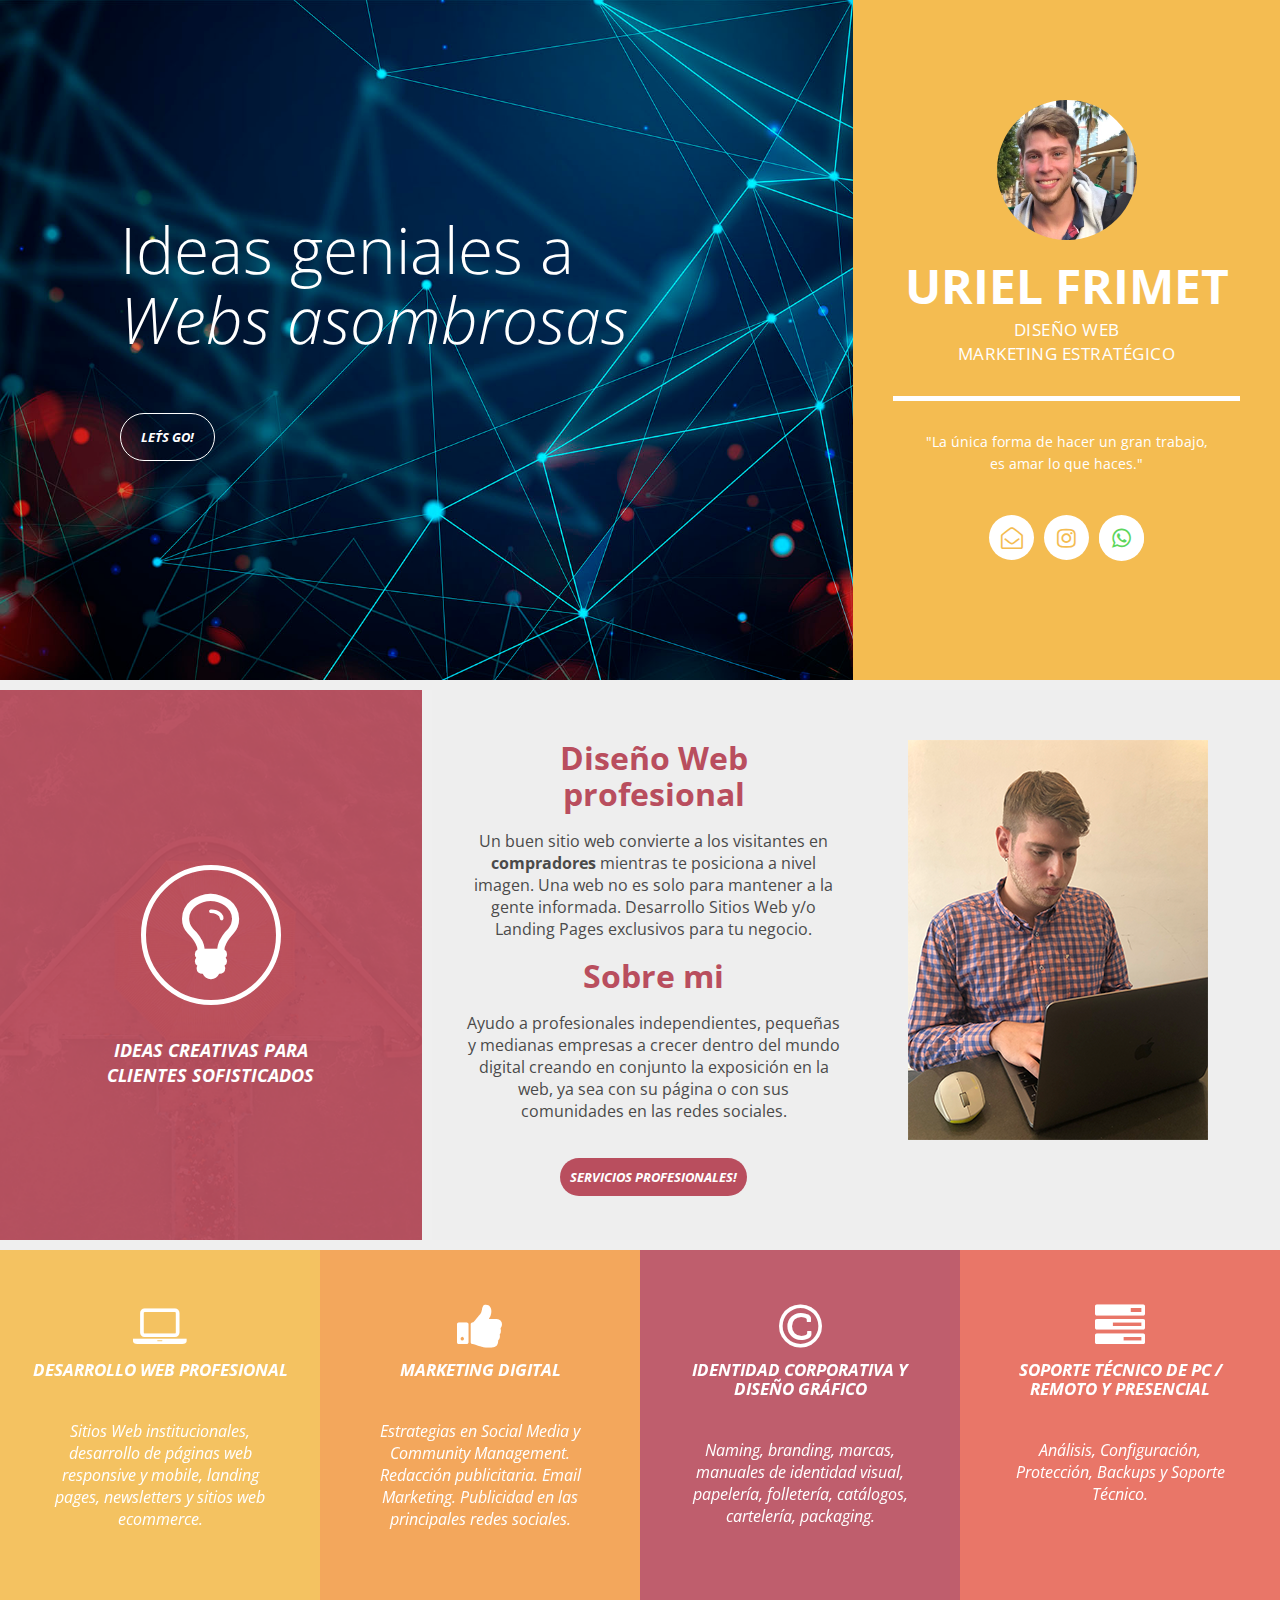
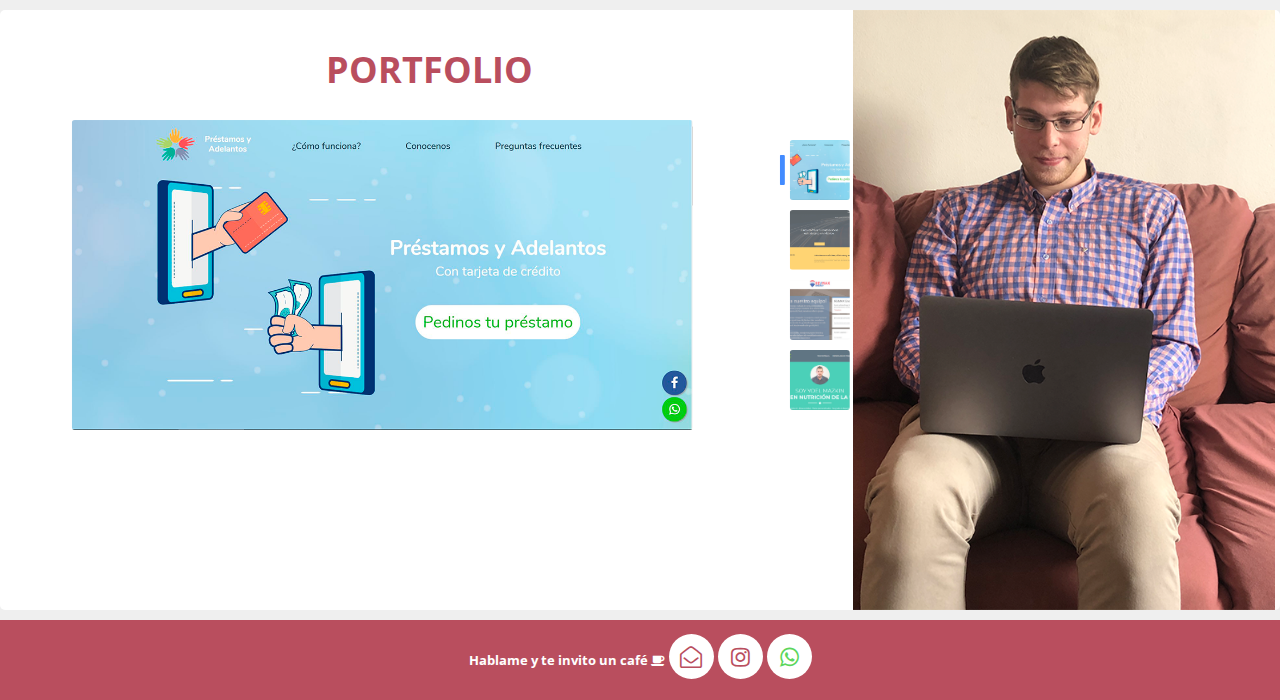
==== public/index.html @ 4bdc4445 "Updated things." ====
<!DOCTYPE html>
<html>
    <head>
        <meta charset="utf-8">
        <meta http-equiv="X-UA-Compatible" content="IE=edge,chrome=1">
        <title>Uriel Frimet</title>
<!-- 
Avalon Template 
https://templatemo.com/tm-513-avalon
-->
        <meta name="description" content="">
        <meta name="viewport" content="width=device-width, initial-scale=1">
        <link rel="apple-touch-icon" href="apple-touch-icon.png">

        <link rel="stylesheet" href="css/bootstrap.css">
        <!-- REVISAR EN CASO DE NECESIDAD <link rel="stylesheet" href="css/TemplateReflux.css"> -->
        <link rel="stylesheet" href="css/bootstrap-theme.min.css">
        <link rel="stylesheet" href="css/fontAwesome.css">
        <link rel="stylesheet" href="css/templatemo-style.css">
        <link rel="stylesheet" href="css/PersonalizadoUri.css">
        <link rel="stylesheet" href="css/Portafolio.css">



        <link href="https://fonts.googleapis.com/css?family=Open+Sans:300,400,600,700,800" rel="stylesheet">

        <script src="js/vendor/modernizr-2.8.3-respond-1.4.2.min.js"></script>
    </head>

<body>

    <section class="banner" id="top">
        <div class="container-fluid">
            <div class="row">
                <div class="col-sm-4 col-sm-push-8 MargenSeccion1">
                    <div class="right-banner-content">
                        <div class="image"><img src="img/FotoPerfil.jpg" alt=""></div>
                        <h2>Uriel Frimet</h2>
                        <span>Diseño Web <br/> Marketing estratégico</span>
                        <div class="line-dec"></div>
                        <p>"La única forma de hacer un gran trabajo, <br/> es amar lo que haces."</p>
                        <ul class="social-icons">
                            <li><a href="mailto:uri.frimet@gmail.com"><i class="fa fa-envelope-open-o"></i></a><span class="tooltiptextMail">uri.frimet@gmail.com</span></li>
                            <li><a><i class="fa fa-instagram"></i></a><span class="tooltiptextInstagram">PROXIMAMENTE</span></li>
                            <li><a href="https://api.whatsapp.com/send?phone=+541157257089" target="blank"><i class="wp fa fa-whatsapp"></i></a><span class="tooltiptextWp">+541157257089</span></li>
                        </ul>
                    </div>
                </div>
                <div class="col-sm-8 col-sm-pull-4 MargenSeccion1" >
                    <div class="left-banner-content">
                        <div>
                            <h1 class="">Ideas geniales a <br/> <em/> Webs asombrosas</h1>
                            <div class="white-border-button">
                                <a href="#" class="scroll-link" data-id="best-offer-section">Let´s Go!</a>
                            </div>
                        </div>
                    </div>
                </div>
            </div>
        </div>
    </section>

    <section class="best-offer" id=best-offer-section>
        <div class="container-fluid">
            <div class="row">
                <div class="col-md-4">
                    <div class="best-offer-left-content">
                        <div class="icon"><i class="fa fa-lightbulb-o"></i></div>
                        <h4>Ideas creativas para <br/> clientes sofisticados</h4>
                    </div>
                </div>
                <div class="col-md-8">
                    <div class="best-offer-right-content">
                        <div class="container-fluid">      
                            <div class="row">
                                <div class="col-md-6 col-sm-12" >
                                    <h2><em>Diseño Web profesional</em></h2>
                                    <p>Un buen sitio web convierte a los visitantes en <strong>compradores</strong> mientras te posiciona a nivel imagen. Una web no es solo para mantener a la gente informada. Desarrollo Sitios Web y/o Landing Pages exclusivos para tu negocio.</p>
                                    <h2><em>Sobre mi</em></h2>
                                    <p>Ayudo a profesionales independientes, pequeñas y medianas empresas a crecer dentro del mundo digital creando en conjunto la exposición en la web, ya sea con su página o con sus comunidades en las redes sociales.</p>
                                    <div class="pink-button">
                                        <a href="#" class="scroll-link" data-id="services-section">Servicios profesionales!</a>
                                    </div>
                                </div>
                                <div class="col-md-6 col-xs-12">
                                    <img class="RotacionImagen" src="img/Foto1.png" alt="">
                                </div>
                            </div>
                        </div>
                    </div>
                </div>
            </div>
        </div>
    </section>


    <section class="services" id="services-section">
        <div class="container-fluid">
            <div class="row">
                <div class="col-md-3">
                    <div class="flip-container" ontouchstart="this.classList.toggle('hover');">
                        <div class="CuadradoFlipper first-service">
                            <div class="front">
                                <i class="fa fa-laptop"></i>
                                <h4>Desarrollo web profesional</h4>
                                <p>Sitios Web institucionales, desarrollo de páginas web responsive y mobile, landing pages, newsletters y sitios web ecommerce.</p>
                            </div>
                        </div>
                    </div>
                </div>
                <div class="col-md-3">
                    <div class="flip-container" ontouchstart="this.classList.toggle('hover');">
                        <div class="CuadradoFlipper second-service">
                            <div class="front">
                            	<i class="fa fa-thumbs-up"></i>
                                <h4>Marketing digital</h4>
                                <p>Estrategias en Social Media y Community Management. Redacción publicitaria. Email Marketing. Publicidad en las principales redes sociales.</p>
                            </div>
                        </div>
                    </div>
                </div>
                <div class="col-md-3">
                    <div class="flip-container" ontouchstart="this.classList.toggle('hover');">
                        <div class="CuadradoFlipper third-service">
                            <div class="front">
                                <i class="fa fa-copyright"></i>
                                <h4>Identidad Corporativa y diseño gráfico</h4>
                                <p>Naming, branding, marcas, manuales de identidad visual, papelería, folletería, catálogos, cartelería, packaging.</p>
                            </div>
                        </div>
                    </div>
                </div>
                <div class="col-md-3">
                    <div class="flip-container" ontouchstart="this.classList.toggle('hover');">
                        <div class="CuadradoFlipper fourth-service">
                            <div class="front">
                                <i class="fa fa-tasks" aria-hidden="true"></i>
                                <h4>Soporte Técnico de PC / Remoto y presencial </h4>
                                <p>Análisis, Configuración, Protección, Backups y Soporte Técnico.</p>
                            </div>
                        </div>
                    </div>
                </div>
            </div>
        </div>
    </section>

    <section class="testimonial gallery" id="testimonial-section">
        <div class="container-fluid">
            <div class="row">
                <div class="col-md-8">
                	<h1 class="TituloPortafolio">PORTFOLIO</h1>
	            	<section class="gallery">
					 	<div class="carousel">
					    
						    <input type="radio" id="image1" name="gallery-control" checked>
						    <input type="radio" id="image2" name="gallery-control">
						    <input type="radio" id="image3" name="gallery-control">
						    <input type="radio" id="image4" name="gallery-control">
						    
						    
						    <input type="checkbox" id="fullscreen" name="gallery-fullscreen-control"/>
						    
						    <div class="wrap">
						      
						      <figure>
						        <label for="">
						          <a href="http://prestamosyadelantos.com.ar/" target="_blank"><img src="img/Pya.png" alt="image1"/></a>
						        </label>
						      </figure>
						      
						      <figure>
						        <label for="">
						          <a href="https://www.aduaeasy.com/" target="_blank"><img src="img/Aduaeasy.png" alt="image2"/></a>
						        </label>
						      </figure>

						      <figure>
						        <label for="">
                                <a href="https://remax-energy.com.ar/" target="_blank"><img src="img/RemaxEnergy.png" alt="image3" /></a>
						        </label>
						      </figure>

						      <figure>
						        <label for="">
						          <img src="img/Nutrialfa.png" alt="image4"/>
						        </label>
						      </figure>
						    </div>
						    
						    <div class="thumbnails">
						      
						      <div class="slider"><div class="indicator"></div></div>
						      
						      <label for="image1" class="thumb" style="background-image: url('img/Pya.png')"></label>
						      
						      <label for="image2" class="thumb" style="background-image: url('img/Aduaeasy.png')"></label>
						      
						      <label for="image3" class="thumb" style="background-image: url('img/RemaxEnergy.png')"></label>
						        
						      <label for="image4" class="thumb" style="background-image: url('img/Nutrialfa.png')"></label>
						    </div>
						</div>
					</section>
				</div>
                <div class="col-md-4">
                    <div class="container-fluid">
                        <div class="row">
                            <div class="RotacionImagen testimonial-image"> <!-- templatemo-style.css -->
                            </div>
                        </div>
                    </div>
                </div>
            </div>
        </div>
    </section>      
    

    <footer>
	    <div class="ClaseFooter">
	        <ul>
	    		<li><p>Hablame y te invito un café <i class="fa fa-coffee"></i></p></li>
	            <li><span class="Tooltip">URI.FRIMET@GMAIL.COM</span><a href="mailto:uri.frimet@gmail.com"><i class="fa fa-envelope-open-o"></i></a></li>
	            <li><span class="Tooltip">PROXIMAMENTE</span><a><i class="fa fa-instagram"></i></a></li>
	            <li><span class="Tooltip">+541157257089</span><a href="https://api.whatsapp.com/send?phone=+541157257089" target="blank"><i style="color: #5cd65c;" class="wp fa fa-whatsapp"></i></a></li>
	        </ul>
	    </div>
    </footer>

    <script src="https://ajax.googleapis.com/ajax/libs/jquery/1.11.2/jquery.min.js"></script>
    <script>window.jQuery || document.write('<script src="js/vendor/jquery-1.11.2.min.js"><\/script>')</script>

    <script src="js/vendor/bootstrap.min.js"></script>
    
    <script src="js/datepicker.js"></script>
    <script src="js/plugins.js"></script>
    <script src="js/main.js"></script>
    <script src="js/lightbox.js"></script>

    <script type="text/javascript">
    $(document).ready(function() 
	{
        // navigation click actions 
        $('.scroll-link').on('click', function(event){
            event.preventDefault();
            var sectionID = $(this).attr("data-id");
            scrollToID('#' + sectionID, 750);
        });
        // scroll to top action
        $('.scroll-top').on('click', function(event) {
            event.preventDefault();
            $('html, body').animate({scrollTop:0}, 'slow');         
        });
        // mobile nav toggle
        $('#nav-toggle').on('click', function (event) {
            event.preventDefault();
            $('#main-nav').toggleClass("open");
        });
    });
    // scroll function
    function scrollToID(id, speed){
        var offSet = 0;
        var targetOffset = $(id).offset().top - offSet;
        var mainNav = $('#main-nav');
        $('html,body').animate({scrollTop:targetOffset}, speed);
        if (mainNav.hasClass("open")) {
            mainNav.css("height", "1px").removeClass("in").addClass("collapse");
            mainNav.removeClass("open");
        }
    }
    if (typeof console === "undefined") {
        console = {
            log: function() { }
        };
    }
    </script>
</body>
</html>
---- public/css/TemplateReflux.css ----
/*

Reflux Template

https://templatemo.com/tm-531-reflux

*/

@import url(fontawesome.css);
@import url("https://fonts.googleapis.com/css?family=Lato:100,300,400,700,900");
body {
    font-family: 'Lato', sans-serif;
}

#page-wraper {
    background: url(../images/page-bg.jpg) no-repeat center center fixed;
    -webkit-background-size: cover;
    -moz-background-size: cover;
    -o-background-size: cover;
    background-size: cover;
    width: 100%;
}


/* Basic */

body {
    overflow-x: hidden;
}

input,
select,
textarea {
    outline: none;
}

a,
a:hover {
    text-decoration: none;
}

p {
    font-size: 16px;
    line-height: 24px;
    color: #fff;
}

h4 {
    font-size: 26px;
    font-weight: 700;
    color: #fff;
    letter-spacing: 0.25px;
}

img {
    width: 100%;
    overflow: hidden;
}

ul {
    padding: 0;
    margin: 0;
    list-style: none;
}

ul li {
    display: inline-block;
}

html {
    -webkit-box-sizing: border-box;
    -moz-box-sizing: border-box;
    box-sizing: border-box;
}

*,
*:before,
*:after {
    -webkit-box-sizing: inherit;
    -moz-box-sizing: inherit;
    box-sizing: inherit;
}

.clearfix {
    zoom: 1;
}

.clearfix:before,
.clearfix:after {
    content: "";
    display: table;
}

.clearfix:after {
    clear: both;
}

.container {
    margin: 0 auto;
}

.main-nav {
    text-align: center;
}

.main-nav li:last-child a {
    border-bottom: 2px solid #fff;
}

.main-nav li {
    display: block;
}

.main-nav li a {
    height: 70px;
    line-height: 70px;
    display: inline-block;
    font-size: 16px;
    font-weight: 700;
    color: #fff;
    width: 100%;
    transition: all 0.5s;
    border-top: 2px solid #fff;
}

.main-nav li:hover a,
.main-nav li.active a {
    background: #fff;
    color: #8c363e;
}

/* Sidebar Menu */

.menu .image {
    margin-top: 60px;
}

.menu .image img {
    width: 140px;
    height: 140px;
    border-radius: 50%;
    text-align: center;
}

.menu .author-content {
    margin: 40px 0px 60px 0px;
}

.menu .author-content h4 {
    margin-bottom: 0px;
}

.menu .author-content span {
    font-size: 13px;
    font-style: italic;
    color: #fff;
}

.menu .social-network {
    margin-top: 60px;
}

.menu .social-network ul li {
    margin: 0 3px;
}

.menu .social-network ul li a {
    width: 40px;
    height: 40px;
    display: inline-block;
    text-align: center;
    line-height: 40px;
    background-color: rgba(0, 0, 0, 0.2);
    color: #fff;
    font-size: 14px;
    transition: all 0.5s;
}

.menu .social-network ul li a:hover {
    background-color: #fff;
    color: #a43f49;
}

.menu .copyright-text {
    position: relative;
    margin-top: 60px;
}

.menu .copyright-text p {
    border-top: 1px solid rgba(250, 250, 250, 0.1);
    display: inline-block;
    width: 100%;
    padding-left: 30px;
    padding-right: 30px;
    padding-top: 30px;
    font-size: 13px;
}

.menu:before,
.menu:after {
    content: "";
    display: table;
}

.menu:after {
    clear: both;
}

.menu a {
    text-decoration: none;
    color: inherit;
}

.menu {
    text-align: center;
}

.menu::-webkit-scrollbar {
    display: none;
}

.menu {
    left: 10%;
  -webkit-transition: -webkit-transform 233ms cubic-bezier(0, 0, 0.21, 1);
  -webkit-overflow-scrolling: touch;
  background-color: #a43f49;
  box-sizing: border-box;
  height: 100vh;  
  max-height: 100vh !important;
  max-width: 80vw !important;
  min-width: 45px !important;
  outline: none;
  overflow-x: hidden !important;
  overflow-y: auto !important;
  padding: 0;
  position: fixed !important;
  top: calc(0px);  
  width: 20%;
  will-change: transform;
  z-index: 9999 !important;
}

.menu-toggle {
  color: #fff;
  cursor: pointer;
  font-size: 25px;
  position: fixed;
  right: 25px;
  top: 25px;
}

#menu-toggle {
    z-index: 999;
    cursor: pointer;
    position: fixed;
    top: 0;
    left: 0;
    color: #a43f49;
    background-color: #fff;
    width: 60px;
    height: 60px;
    text-align: center;
    display: inline-block;
    line-height: 60px;
}

.menu-close {
  cursor: pointer;
}

#menu-close {
    cursor: pointer;
    text-align: right;
    color: #a43f49;
    background-color: #fff;
    width: 100%;
    height: 60px;
    text-align: center;
    display: inline-block;
    line-height: 60px;
}


/* Section */

.section {
    color: #fff;
    width: 55%;
    right: 10%;
    left: 35%;
    position: relative;
    min-height: 100vh;
    padding-bottom: 80px;
    border-bottom: 3px solid rgba(250, 250, 250, 0.25);
}

.section-heading {
    text-align: center;
    padding: 80px 45px;
}

.section-heading h2 {
    font-size: 32px;
    font-weight: 700;
    color: #fff;
}

.section-heading .line-dec {
    width: 60px;
    height: 3px;
    background-color: #a43f49;
    margin: 10px auto;
}

.section-heading span {
    margin-top: 5px;
    font-size: 16px;
    color: #fff;
    letter-spacing: 0.5px;
}


/* Buttons */

.white-button a {
    display: inline-block;
    padding: 12px 20px;
    background-color: #fff;
    color: #a43f49;
    font-size: 13px;
    font-weight: 800;
    letter-spacing: 0.5px;
    text-transform: uppercase;
    transition: all 0.5s;
}

.white-button a:hover {
    background-color: #a43f49;
    color: #fff;
}

button {
    display: inline-block;
    padding: 10px 20px;
    background-color: #fff;
    color: #a43f49;
    font-size: 12px;
    font-weight: 800;
    letter-spacing: 0.5px;
    text-transform: uppercase;
    transition: all 0.5s;
    border: none;
    outline: none;
    cursor: pointer;
}

button:hover {
    outline: none;
    background-color: #a43f49;
    color: #fff;
}


/* Left & Right Post */

.right-image-post {
    margin-top: 60px;
    padding-top: 60px;
    border-top: 2px solid rgba(250, 250, 250, 0.1);
}

.left-image img,
.right-image img {
    border-radius: 5px;
}

.right-image-post h4,
.left-image-post h4 {
    margin-top: 30px;
}

.right-image-post p,
.left-image-post p {
    margin-top: 20px;
}

.right-image-post .white-button,
.left-image-post .white-button {
    margin-top: 30px;
}


/* Services */

.my-services .col-md-6 {
    padding-left: 5px;
    padding-right: 5px;
}

.service-item {
    margin-bottom: 10px;
    padding: 50px;
    background-color: rgba(250, 250, 250, 0.1);
    transition: all 0.5s;
}

.service-item h4 {
    transition: all 0.5s;
}

.service-item p {
    transition: all 0.5s;
}

.service-item:hover {
    background-color: rgba(250, 250, 250, 1);
}

.service-item:hover h4 {
    color: #1e1e1e;
}

.service-item:hover p {
    color: #4a4a4a;
}

.service-item .service-icon {
    width: 70px;
    height: 70px;
    display: inline-block;
    margin-bottom: 30px;
    background-size: cover;
    background-repeat: no-repeat;
    transition: all 0.5s;
}

.service-item .first-service-icon {
    background-image: url(../images/first-white-icon.png);
}

.service-item:hover .first-service-icon {
    background-image: url(../images/first-main-icon.png);
}

.service-item .second-service-icon {
    background-image: url(../images/second-white-icon.png);
}

.service-item:hover .second-service-icon {
    background-image: url(../images/second-main-icon.png);
}

.service-item .third-service-icon {
    background-image: url(../images/third-white-icon.png);
}

.service-item:hover .third-service-icon {
    background-image: url(../images/third-main-icon.png);
}

.service-item .fourth-service-icon {
    background-image: url(../images/fourth-white-icon.png);
}

.service-item:hover .fourth-service-icon {
    background-image: url(../images/fourth-main-icon.png);
}


/* My Work */

section.my-work .section-heading {
    text-align: center;
    padding: 80px 45px 50px 45px;
}

.isotope-wrapper {
    position: relative;
    width: 100%;
    margin: auto;
}

.isotope-toolbar input[type="radio"] {
    display: none;
}

.isotope-toolbar span {
    text-transform: capitalize;
    display: inline-block;
    margin-right: 15px;
    padding-bottom: 3px;
    font-size: 15px;
    font-weight: 700;
    border-bottom: 2px solid transparent;
    transform: ease-in-out 0.5s;
    cursor: pointer;
}

.isotope-toolbar input[type="radio"]:checked + span {
    color: #a43f49;
    border-bottom: 2px solid #a43f49;
}

.isotope-box {
    position: relative;
    width: 100%;
}

.isotope-toolbar {
    text-align: center;
    margin: 10px;
}

.isotope-toolbar p {
    border-top: 1px solid #fff;
    padding-top: 15px;
}

.isotope-toolbar a {
    color: #fff;
}

.isotope-item {
    position: relative;
    width: 48%;
    margin: 1%;
    border-bottom: 2px solid rgba(250,250,250,0.1);
    padding-bottom: 30px;
    margin-bottom: 30px;
}

.isotope-item img {
    top: 0;
    left: 0;
    width: 100%;
    height: 100%;
    border-radius: 5px;
}

.lazyload {
    background: #f7f7f7;
}

.lazyloading {
    min-height: 60px;
}

figure.snip1321 {
  overflow: hidden;
  text-align: center;
  -webkit-perspective: 50em;
  perspective: 50em;
}
figure.snip1321 * {
  -webkit-box-sizing: padding-box;
  box-sizing: padding-box;
  -webkit-transition: all 0.2s ease-out;
  transition: all 0.2s ease-out;
}
figure.snip1321 figcaption {
  top: 50%;
  left: 20px;
  right: 20px;
  position: absolute;
  opacity: 0;
  z-index: 1;
}
figure.snip1321 h4 {
    margin-top: 15px;
  margin-bottom: 5px;
  color: #232323;
}
figure.snip1321 span {
    font-size: 14px;
    font-style: italic;
    display: block;
    color: #7a7a7a;
}
figure.snip1321 i {
  position: relative!important;
  font-size: 18px;
  background-color: #a43f49;
  width: 40px;
  height: 40px;
  display: inline-block;
  text-align: center;
  line-height: 40px;
  border-radius: 5px;
  color: #fff;
}
figure.snip1321:after {
  background-color: #ffffff;
  position: absolute;
  content: "";
  display: block;
  top: 20px;
  left: 20px;
  right: 20px;
  bottom: 20px;
  -webkit-transition: all 0.4s ease-in-out;
  transition: all 0.4s ease-in-out;
  -webkit-transform: rotateX(-90deg);
  transform: rotateX(-90deg);
  -webkit-transform-origin: 50% 50%;
  -ms-transform-origin: 50% 50%;
  transform-origin: 50% 50%;
  opacity: 0;
}
figure.snip1321 a {
  left: 0;
  right: 0;
  top: 0;
  bottom: 0;
  z-index: 1;
}
figure.snip1321:hover figcaption,
figure.snip1321.hover figcaption {
  -webkit-transform: translateY(-50%);
  transform: translateY(-50%);
  opacity: 1;
  -webkit-transition-delay: 0.2s;
  transition-delay: 0.2s;
}
figure.snip1321:hover:after,
figure.snip1321.hover:after {
  -webkit-transform: rotateX(0);
  transform: rotateX(0);
  opacity: 0.9;
}


/* Contact Me */

section.contact-me {
    border-bottom: none;
}

#contact input {
    background-color: rgba(250,250,250,0.1);
    border: 1px solid rgba(250,250,250,1);
    border-radius: 0px;
    margin-bottom: 30px;
    color: #fff;
    font-size: 14px;
    height: 40px;
    line-height: 40px;
    width: 100%;
    padding-left: 15px;
}

#contact input:focus {
    outline: none;
    box-shadow: none;
}

#contact textarea {
    background-color: rgba(250,250,250,0.1);
    border: 1px solid rgba(250,250,250,1);
    border-radius: 0px;
    margin-bottom: 30px;
    color: #fff;
    font-size: 14px;
    height: 180px;
    max-height: 220px;
    line-height: 40px;
    width: 100%;
    padding-left: 15px;
}

#contact textarea:focus {
    outline: none;
    box-shadow: none;
}

#contact {
    text-align: center;
}

@media screen and (max-width: 1680px) {
    .menu {
        left: 5%;
    }

    .section {
        color: #fff;
        width: 65%;
        right: 5%;
        left: 30%;
    }
}

@media screen and (max-width: 1680px) and (min-width: 846px) { 
    .menu .social-network ul li a {
        width: 36px;
        height: 36px;
        line-height: 36px;
    }

    .menu .social-network ul li {
        margin: 0;
    }

    .menu .image {
        margin-top: 60px;
    }
}

@media screen and (max-width: 1280px) {
    .menu {
        left: 0%;
    }

    .right-image-post h4,
    .left-image-post h4 {
        margin-top: 0px;
    }

    .right-image-post p,
    .left-image-post p {
        margin-top: 15px;
    }

    .right-image-post .white-button,
    .left-image-post .white-button {
        margin-top: 25px;
    }

}

.menu .container {
    padding-left: 0;
    padding-right: 0;
}

@media screen and (max-width: 1280px) and (min-width: 846px) {
    .menu {
        width: 25%;
    }
}

#menu-toggle,
#menu-close {
    display: none;
}  

@media screen and (max-width: 845px) {        
    #menu-toggle,
    #menu-close {
        display: inline-block;
    }    

    .menu {        
        width: 320px;
        -webkit-transform: translateX(-100%) !important;
        transform: translateX(-100%) !important;
        transition: -webkit-transform 233ms cubic-bezier(0, 0, 0.21, 1);
        transition: transform 233ms cubic-bezier(0, 0, 0.21, 1);
        transition: transform 233ms cubic-bezier(0, 0, 0.21, 1), -webkit-transform 233ms cubic-bezier(0, 0, 0.21, 1);
    }

    .menu .image {
        margin-top: 40px;        
    }

    .menu .image img {
        width: 120px;
        height: 120px;
    }

    .menu .author-content {
        margin: 20px 0px 40px 0px;
    }

    .menu .container {
        padding-left: 15px;
        padding-right: 15px;
    }

    .menu.open {
        display: inline-block;
        -webkit-transform: translateX(0) !important;
                transform: translateX(0) !important;
    }

    .responsive-nav {
        display: inline-block;
    }
    .section {
        width: 94%;
        right: 3%;
        left: 3%;
    }
    .isotope-item {
        width: 94%;
        margin: 3%;
    }
    .left-image-post img {
        margin-bottom: 30px;
    }
    .right-image-post img {
        margin-top: 30px;
    }
    .isotope-item {
        border-bottom: none;
        text-align: center;
    }
    .isotope-toolbar {
        margin-bottom: 20px;
    }
}
---- public/css/templatemo-style.css ----
/* 

Avalon Template 

https://templatemo.com/tm-513-avalon

*/

* {
    margin: 0;
    padding: 0;
    font-family: 'Open Sans', arial, sans-serif;
}

body {
	overflow-x: hidden;
	background-color: #fff;
}

ul {
	list-style: none;
	margin: 0px;
}

p {
	font-size: 13px;
	line-height: 22px;
	color: #4a4a4a;
}

.white-border-button a {
	padding: 14px 20px;
	background-color: transparent;
	border: 1px solid #fff;
	border-radius: 30px;
	color: #fff;
	font-size: 13px;
	text-transform: uppercase;
	font-weight: 700;
	text-decoration: none;
	transition: all 0.5s;
}

.white-border-button a:hover {
	background-color: #d59b2b;
}

.pink-button a {
	padding: 10px 10px 10px 10px;
	background-color: #b94e5e;
	border-radius: 30px;
	color: #fff;
	font-size: 13px;
	text-transform: uppercase;
	font-weight: 700;
	text-decoration: none;
	transition: all 0.5s;
}

.pink-button a:hover {
	background-color: #cc7f8c;
}

.white-button a {
	padding: 14px 20px;
	background-color: #fff;
	border-radius: 30px;
	color: #121212;
	font-size: 13px;
	text-transform: uppercase;
	font-weight: 700;
	text-decoration: none;
	transition: all 0.5s;
}


.banner .col-md-8 {
	padding-left: 0px;
	padding-right: 5px;
}

.banner .col-md-4 {
	padding-right: 0px;
	padding-left: 5px;
}


.banner .left-banner-content {
	padding-top: 175px;
	padding-bottom: 175px;
	padding-left: 120px;
	text-align: left;
	background-image: url(../img/Fondo1.jpg);
	background-repeat: no-repeat;
	background-size: cover;
	background-position: center center;
	min-height: 680px;
	height: 680px;
}

.left-banner-content h6 {
	font-size: 14px;
	font-weight: 700;
	color: #fff;
}

.left-banner-content h1 {
	font-size: 64px;
	font-weight: 300;
	color: #fff;
	line-height: 70px;
}

.left-banner-content .line-dec {
	width: 60px;
	height: 3px;
	margin-top: 20px;
	margin-bottom: 30px;
	background-color: #f4bc51;
}

.left-banner-content .white-border-button {
	margin-top: 52px;
}

.right-banner-content {
	padding: 100px 40px;
	background-color: #f4bc51;
	text-align: center;		
	min-height: 680px;
	height: 680px;
}

.right-banner-content h2 {
	font-size: 48px;
	text-transform: uppercase;
	font-weight: 700;
	color: #fff;
	margin-bottom: 5px;
	font-style: normal;
}

.right-banner-content .line-dec {
	width: 100%;
	height: 5px;
	background-color: #fff;
	margin: 30px auto;
}

.right-banner-content span {
	font-size: 17px;
	text-transform: uppercase;
	color: #fff;
	letter-spacing: 0.5px;
	font-style: normal;
}

.right-banner-content em {
	font-style: normal;
	font-weight: 700;
}

.right-banner-content p {
	/* font-style: italic; */
	font-size: 14px;
	color: #fff;
}

.right-banner-content .social-icons {
	margin-top: 40px;
	padding: 0;
	list-style: none;
}

.right-banner-content .social-icons li {
	display: inline-block;
	margin: 0px 3px;
	/* Estas linea sirve para el tooltip */
	position: relative;
}

.right-banner-content .social-icons li a {
	width: 45px;
	height: 45px;
	text-align: center;
	display: inline-block;
	line-height: 45px;
	background-color: #fff;
	border-radius: 50%;
	transition: all 0.5s;
	color: #f4bc51;
	font-size: 22px;
}

.right-banner-content .social-icons li a:hover {
	background-color: #d59b2b;
}

.right-banner-content .social-icons li a .wp{
	width: 45px;
	height: 45px;
	text-align: center;
	display: inline-block;
	line-height: 45px;
	background-color: #fff;
	border-radius: 50%;
	transition: all 0.5s;
	color: #5cd65c;
	font-size: 22px;
}

.right-banner-content .social-icons li a .wp:hover {
	background-color: #d59b2b;
}

.right-banner-content .social-icons li .tooltiptextMail {
  visibility: hidden;
  width: 240px;
  background-color: gray;
  color: #fff;
  text-align: center;
  border-radius: 6px;
  padding: 5px 0;
  
  /* Position the tooltip */
  position: absolute;
  z-index: 1;
  top: 100%;
  left: 50%;
  margin-left: -60px;
}

.right-banner-content .social-icons li:hover .tooltiptextMail {
  visibility: visible;
}

.right-banner-content .social-icons li .tooltiptextWp {
  visibility: hidden;
  width: 150px;
  background-color: gray;
  color: #fff;
  text-align: center;
  border-radius: 6px;
  padding: 5px 0;
  
  /* Position the tooltip */
  position: absolute;
  z-index: 1;
  top: 100%;
  left: 50%;
  margin-left: -60px;
}

.right-banner-content .social-icons li:hover .tooltiptextWp {
  visibility: visible;
}

.right-banner-content .social-icons li .tooltiptextInstagram {
  visibility: hidden;
  width: 145px;
  background-color: gray;
  color: #fff;
  text-align: center;
  border-radius: 6px;
  padding: 5px 0;
  
  /* Position the tooltip */
  position: absolute;
  z-index: 1;
  top: 100%;
  left: 50%;
  margin-left: -35px;
}

.right-banner-content .social-icons li:hover .tooltiptextInstagram {
  visibility: visible;
}


.best-offer {
	margin-top: 10px;
}

.best-offer .col-md-4 {
	padding-left: 0px;
	padding-right: 5px;
}

.best-offer .col-md-8 {
	padding-right: 0px;
	padding-left: 5px;
}

.best-offer .col-md-6 {
	text-align: center;

}

.best-offer-left-content {
	min-height: 550px;
	height: 550px;
	padding-top: 175px;
	padding-bottom: 175px;
	text-align: center;
	background-image: url(../img/best-offer-bg.png);
	background-repeat: no-repeat;
	background-size: cover;
	background-position: center center;
}

.best-offer-left-content .icon {
	text-align: center;
	margin: 0 auto;
	width: 140px;
	height: 140px;
	line-height: 140px;
	background-color: transparent;
	border: 5px solid #fff;
	border-radius: 50%;
}

.best-offer-left-content i {
	margin-top: 12%;
}

.best-offer-left-content h4 {
	margin-top: 33px;
	font-size: 18px;
	text-transform: uppercase;
	color: #fff;
	font-weight: 700;
	line-height: 25px;
}

.best-offer-right-content {
	background-color: #eee;
	padding: 50px 20px;
	min-height: 550px;
	height: 550px;
}

.best-offer-right-content h2 {
	margin-top: 0px;
	font-size: 32px;
	font-weight: 300;
	color: #121212;
	line-height: 36px;
}

.best-offer-right-content em {
	font-style: normal;
	color: #b94e5e;
	font-weight: 700;
}

.best-offer-right-content p {
	margin: 18px 0px;
	font-style: normal;
	font-size: 16px;
}

.best-offer-right-content ul {
	padding: 0;
	margin: 0;
	list-style: none;
}

.best-offer-right-content ul li {
	display: block;
	font-size: 13px;
	/*font-style: italic;*/
	color: #7a7a7a;
	font-weight: 300;
	margin-bottom: 10px;
}

.best-offer-right-content .pink-button {
	margin-top: 45px;
}


.projects-holder .mix {
  display: none;
}

.events {
	margin-top: 10px;
	padding-top: 100px;
	padding-bottom: 100px;
	text-align: center;
	background-image: url(../img/events-bg.png);
	background-repeat: no-repeat;
	background-size: cover;
	background-position: center center;
}

.events .filter-categories {
  list-style: none;
  margin-top: 0px;
  padding-right: 0px;
  text-align: center;
  margin-bottom: 60px;
}

.events .filter-categories li {
  display: inline;
  text-align: center;
  margin: 8px 0px;
}

.events .filter-categories li {
  display:block;
  transition: all 0.5s;
  text-align: center;
  text-decoration:none;
  text-transform:uppercase;
  letter-spacing: 0.5px;
  color:#121212;
  font-size: 17px!important;
  font-weight: 600;
  display: inline-block;
  max-width: 200px;
  width: 200px;
  height: 70px;
  line-height: 70px;
  background-color: #fff;
  cursor: pointer;
}

.filter-categories ul li.active span {
  color: #f4bc51;
}

.project-item {
	width: 100%;
}

.event-list {
	background-color: #fff;
}

.event-list ul {
	padding: 0;
	margin: 0;
	list-style: none;
}

.event-list ul li {
	display: block;
	text-align: left;
	margin-bottom: 5px;
}

.event-list ul li:last-child {
	margin-bottom: 0px;
}

.event-list ul .first-child{
	background-color: #eee;
}

.event-list ul .second-child{
	background-color: #ddd;
}

.event-list ul .third-child{
	background-color: #eee;
}

.event-list ul .fourth-child{
	background-color: #ddd;
}

.event-list ul .fivth-child{
	background-color: #eee;
}

.event-list ul li .date span {
	background-color: #f4bc51;
	width: 80px;
	height: 80px;
	text-align: center;
	line-height: 25px;
	margin-right: 0px;
}

.event-list .event-item {
	margin: 0;
	padding: 0;
	list-style: none;
}

.event-list .event-item li {
	display: inline-block;
	padding: 10px;
}

.event-list .event-item li:last-child {
	float: right;
	margin-top: 30px;
	margin-right: 20px;
}

.event-list .event-item .time span{
	text-align: center;
	margin-left: 50px;
	color: #4a4a4a;
	font-weight: 300;
	font-size: 15px;
	display: inline-block;
}

.event-list ul li .date span {
	padding-top: 15px;
	margin-top: 0px;
	font-size: 18px;
	display: block;
	font-weight: 700;
	color: #fff;
	text-transform: uppercase;
}

.event-list h4 {
	width: 300px;
	margin-top: 0px;
	font-size: 18px;
	text-transform: uppercase;
	color: #121212;
	font-weight: 700;
	margin-bottom: 5px;
	display: inline-block;
}

.event-list .web span {
	font-size: 13px;
	font-weight: 600;
	color: #b94e5e;
	display: inline-block;
}

.event-list .design span {
	font-size: 13px;
	font-weight: 600;
	color: #e86859;
	display: inline-block;
}

.event-list .app span {
	font-size: 13px;
	font-weight: 600;
	color: #f4bc51;
	display: inline-block;
}


.event-list .white-button a:hover {
	background-color: #f4bc51;
	color: #fff;
}

.event-list {
	transition: all 0.5s;
	height: 545px;
}





.testimonial {
	margin-top: 10px;	
}

.testimonial .col-md-8 {
	padding-left: 5px;
	padding-right: 0px;
}

.testimonial .col-md-4 {
	padding-right: 5px;
	padding-left: 0px;
}

.testimonial-image {
	text-align: center;
	background-image: url(../img/Foto2.png);
	background-repeat: no-repeat;
	background-size: cover;
	background-position: center center;
	min-height: 600px;
	height: 600px;

}

#owl-testimonial {
	padding-top: 100px;
	padding-bottom: 100px;
	text-align: center;
	background-repeat: no-repeat;
	background-size: cover;
	background-position: center center;
	min-height: 600px;
	height: 600px;
}

#owl-testimonial .item {
	text-align: center;
}

#owl-testimonial .item img {
	width: 130px;
}

#owl-testimonial .item span {
	margin-top: 28px;
	display: block;
	color: #e86859;
	font-size: 13px;
	/* font-style: italic; */
	font-weight: 300;
}

#owl-testimonial .item h4 {
	font-size: 17px;
	text-transform: uppercase;
	font-weight: 700;
	color: #121212;
}

#owl-testimonial .item p {
	font-size: 17px;
	/* font-style: italic; */
	color: #4a4a4a;
	padding: 0px 120px;
	font-weight: 300;
	line-height: 28px;
	letter-spacing: 0.5px;
}

.owl-pagination {
	margin-top: 15px;
	margin-left: -30px;
  opacity: 1;
  display: inline-block;
  position: absolute;
  text-align: center;
  z-index: 9999;
}


.owl-page span {
	text-align: center;
  display: block;
  width: 10px;
  height: 10px;
  margin: 0px 5px;
  filter: alpha(opacity=50);
  opacity: 0.5;
  -webkit-border-radius: 20px;
  -moz-border-radius: 20px;
  border-radius: 20px;
  background: #e86859;
}




.services {
	margin-top: 10px;
	padding-top: 0vh;
	padding-bottom: 0vh;
	text-align: center;
	background-repeat: no-repeat;
	background-size: cover;
	background-position: center center;
}

.services .col-md-3 {
	padding-left: 0px;
	padding-right: 0px;
}

.services .col-md-3 {
	padding-right: 0px;
	padding-left: 0px;
}

.flip-container {
  perspective: 1000;
}
/* turning on hover */

.flip-container:hover .flipper {
  transform: rotateY(180deg);
  -webkit-transform: rotateY(180deg);
  -webkit-transition-delay: 0s;
    -moz-transition-delay: 0s;
    -ms-transition-delay: 0s;
    -o-transition-delay: 0s;
    transition-delay: 0s;
}

.flip-container,
.front,
.back {
  width: 100%;
  height: 350px;
  text-align: center;
  font-size: 50px;
}
/* flipping speed here */

.front {
	padding: 40px 30px;
}

.front .icon {
	width: 140px;
	height: 140px;
	line-height: 140px;
	text-align: center;
	background-color: transparent;
	border: 1px solid #fff;
	border-radius: 50%;
	margin: 30px auto;
}

.front h4 {
	margin-top: 0px;
	font-size: 17px;
	text-transform: uppercase;
	font-weight: 700;
}


.flipper {
  -webkit-transition: 0.3s all;   
-webkit-transition-delay: 0.3s; 
-moz-transition: 0.3s all;   
-moz-transition-delay: 5s; 
-ms-transition: 0.3s all;   
-ms-transition-delay: 5s; 
-o-transition: 0.3s all;   
-o-transition-delay: 5s; 
transition: 0.3s all;   
transition-delay: 0.3s; 
  transform-style: preserve-3d;
  position: relative;
}
/* making the the other side hidden while flipping */


.front,
.back {
  backface-visibility: hidden;
  position: absolute;
  top: 0;
  left: 0;
}
/* front side is in front of a back side */

.front {
  z-index: 2;
  color: white;
  /* for firefox 31 */
	transform: rotateY(0deg);
}

.front p{
	color: #fff;
	padding: 90px 14px;
	font-size: 16px;
	margin-top: -60px;
}

/* back side */

.back {
  transform: rotateY(180deg);
}

.back p {
  color: #fff;
  padding: 90px 30px;
  font-size: 20px;
}

.first-service .front,
.first-service .back {
	background-color: rgba(244, 188, 81, 0.9);
}

.second-service .front,
.second-service .back {
	background-color: rgba(243, 158, 75, 0.9);
}

.third-service .front,
.third-service .back {
	background-color: rgba(185, 78, 94, 0.9);
}

.fourth-service .front,
.fourth-service .back {
	background-color: rgba(232, 104, 89, 0.9);
}




.contact-us .col-md-8 {
	padding-left: 0px;
	padding-right: 5px;
}

.contact-us .col-md-4 {
	padding-right: 0px;
	padding-left: 5px;
}


#contact .col-md-4 {
	padding-right: 15px;
	padding-left: 15px;
}


.contact-us {
	margin-top: 10px;
}

.contact-us #contact {
	min-height: 500px;
	height: 500px;
	padding-top: 100px;
	padding-bottom: 100px;
	padding-left: 120px;
	padding-right: 120px;
	text-align: center;
	background-image: url(../img/contact-bg.png);
	background-repeat: no-repeat;
	background-size: cover;
	background-position: center center;
}

#contact input {
  border-radius: 0px;
  padding-left: 15px;
  font-size: 13px;
  color: #fff;
  background-color: rgba(250, 250, 250, 0.1);
  border-bottom: 2px solid #fff;
  outline: none;
  border-left: none;
  border-right: none;
  border-top: none;
  box-shadow: none;
  line-height: 40px;
  height: 40px;
  width: 100%;
  margin-bottom: 30px;
}

#contact textarea {
  border-radius: 0px;
  padding-left: 15px;
  padding-top: 10px;
  font-size: 13px;
  color: #fff;
  background-color: rgba(250, 250, 250, 0.1);
  border-bottom: 2px solid #fff;
  outline: none;
  border-left: none;
  border-right: none;
  border-top: none;
  box-shadow: none;
  height: 165px;
  max-height: 165px;
  min-height: 165px;
  width: 100%;
  max-width: 100%;
  min-width: 100%;
  margin-bottom: 25px;
}

#contact button {
	float: left;
	padding: 14px 20px;
	background-color: #f39e4b;
	border-radius: 30px;
	color: #fff;
	font-size: 13px;
	text-transform: uppercase;
	font-weight: 700;
	text-decoration: none;
	transition: all 0.5s;
	outline: none;
}

.contact-right-content {
	min-height: 500px;
	height: 500px;
	line-height: 500px;
	padding-top: 150px;
	padding-bottom: 150px;
	text-align: center;
	background-image: url(../img/contact-right-bg.png);
	background-repeat: no-repeat;
	background-size: cover;
	background-position: center center;
}

.contact-right-content .icon {
	text-align: center;
	margin: 0 auto;
	width: 140px;
	height: 140px;
	line-height: 140px;
	background-color: transparent;
	border: 1px solid #fff;
	border-radius: 50%;
}

.contact-right-content h4 {
	margin-top: 33px;
	font-size: 18px;
	text-transform: uppercase;
	color: #fff;
	font-weight: 700;
}

footer {
	height: 80px;
	margin-top: 10px;	
	background-color: #bfd8d2;
	text-align: center;
}

footer p {
	font-size: 13px;
	color: #333;
	line-height: 80px;
	margin-bottom: 0px;
}

footer p em {
	font-weight: 700;
	font-style: normal;
}

@media (max-width: 1024px) {

}

@media (max-width: 1000px) {

	.event-list h4 {
		width: 230px;
	}

	.event-list .event-item .time span{
		margin-left: 20px;
	}

}

@media (max-width: 991px) {

	.banner .col-md-8 {
		margin-top: 10px;
		padding-left: 10px;
		padding-right: 10px;
	}

	.banner .col-md-4 {
		margin-top: 10px;
		padding-right: 10px;
		padding-left: 10px;
	}

	.banner .left-banner-content {
		padding-left: 0px;
		text-align: center;
	}

	.left-banner-content h1 {
		font-size: 30px;
		font-weight: 300;
		color: #fff;
		line-height: 80px!important;
	}


	.banner .left-banner-content .line-dec {
		margin: 0 auto;
	}

	.best-offer .col-md-8 {
		margin-top: 10px;
		padding-left: 10px;
		padding-right: 10px;
	}

	.best-offer .col-md-4 {
		margin-top: 10px;
		padding-right: 10px;
		padding-left: 10px;
	}

	.best-offer-right-content {
		text-align: center;
	}

	.best-offer-right-content {
		background-color: #eee;
		padding: 30px 30px;
		min-height: 550px;
		height: auto;
	}

	.best-offer-right-content .pink-button {
		margin-bottom: 50px;
	}


	.events {
		margin-right: 10px;
		margin-left: 10px;
	}

	.event-item {
		text-align: center!important;
		display: inline-block;
	}

	.event-item h4 {
		text-align: center!important;
	}

	.event-item span {
		text-align: center!important;
		display: inline-block;
		width: 100%;
	}

	.event-list h4 {
		width: 300px;
	}

	.event-list .event-item .time span{
		margin-left: 50px;
	}

	.event-list .project-item li:first-child {
		float: none;
	}
	
	.event-list .project-item li:last-child {
		float: none;
		margin-top: 0px;
		margin-right: 0px;
		padding-bottom: 25px;
	}
	
	.events .filter-categories li {
		text-align: center;
		display: inline-block;
		margin-bottom: -5px;
	}

	.event-list {
		transition: all 0.5s;
		height: auto;
	}

	.event-list .event-item li:last-child {
		float: right;
		margin-top: 30px;
		margin-right: 20px;
	}

	.event-list .event-item .time {
		margin-left: 0px;
	}

	.events .filter-categories li {
	  cursor: pointer;
	  display:block;
	  transition: all 0.5s;
	  text-align: center;
	  text-decoration:none;
	  text-transform:uppercase;
	  letter-spacing: 0.5px;
	  color:#121212;
	  font-size: 14px!important;
	  font-weight: 600;
	  display: inline-block;
	  width: 100%;
	  height: 50px;
	  line-height: 50px;
	  background-color: #fff;
	  padding: 0px 10px;
	}

	.event-list .event-item .time span {
		margin-left: 0px;
	}

	.testimonial .col-md-8 {
		margin-top: 10px;
		padding-left: 10px;
		padding-right: 10px;
	}

	.testimonial .col-md-4 {
		margin-top: 0px;
		padding-right: 10px;
		padding-left: 10px;
	}	

	.owl-pagination {
		margin-top: -15px;
	}

	#owl-testimonial {
		padding-top: 50px;
		padding-bottom: 50px;
	}

	#owl-testimonial .item p {
		padding: 0px 60px;
		font-size: 15px;
	}

	.services {
		margin-left: 10px;
		margin-right: 10px;
	}

	.contact-us .col-md-8 {
		margin-top: 0px;
		padding-left: 10px;
		padding-right: 10px;
	}

	.contact-us .col-md-4 {
		margin-top: 10px;
		padding-right: 10px;
		padding-left: 10px;
	}

	.contact-us #contact {
		padding-left: 60px;
		padding-right: 60px;
	}

	.contact-us #contact {
		min-height: 600px;
		height: 600px;
		padding-top: 60px;
		padding-bottom: 60px;
	}

	footer {
		margin-right: 10px;
		margin-left: 10px;
	}

	footer p {
		font-size: 9.5px;
	}
		
}

@media (max-width: 843px) {

	.event-item {
		text-align: center;
		width: 100%;
	}

	.event-item li:first-child {
		float: none!important;
		width: 100px;
	}

	.event-item li {
		text-align: center!important;
		width: 49%!important;
	}

	.event-item li:last-child {
		display: block;
		margin-top: 5px!important;
		margin-right: 0px!important;
	}

	.event-list ul li .date span {
		background-color: #f4bc51;
		width: 100%;
		height: 80px;
		text-align: center;
		line-height: 25px;
		margin-right: 0px;
	}
	.event-list h4 {
		width: auto;
	}

}

@media (max-width: 1045px) {

	.event-list h4 {
		width: 250px;
	}
	
}

@media (max-width: 620px) {

	.event-list h4 {
		width: auto;
	}

}

@media (max-width: 500px) {

	.event-item {
		text-align: center;
		width: 100%;
	}

	.event-item li:first-child {
		float: none!important;
		width: 100px;
	}

	.event-item li {
		text-align: center!important;
		width: 100%!important;
	}

	.event-item li:last-child {
		float: none!important;
		margin-top: 15px!important;
		margin-right: 0px!important;
	}

	.event-list h4 {
		width: auto;
	}

	.left-banner-content .text-content h1{
		font-size: 30px;

	}

}

.FondoWp{
	text-align: center;
	background-color: green;
	min-height: 200px;
	margin-top: 70%;
}

.FondoGmail{
	text-align: center;
	background-color: red;
	min-height: 200px;
	margin-top: 70%;
}

.FondoInstagram{
	text-align: center;
	background-color: pink;
	min-height: 200px;
}

.FondoFacebook{
	text-align: center;
	background-color: blue;
	min-height: 200px;
}
---- public/css/PersonalizadoUri.css ----
.image img {
    width: 140px;
    height: 140px;
    border-radius: 50%;
    text-align: center;
}
	
.fa-lightbulb-o {
    color: white;
    font-size: 100px;
}

.RotacionImagen {
   -webkit-transform: rotate(360deg);
   -moz-transform: rotate(360deg);
   -o-transform: rotate(360deg);
   -ms-transform: rotate(360deg);
   transform: rotate(360deg);
}

.MargenSeccion1 {
	padding-right: 0px;
    padding-left: 0px;
}

.ClaseFooter{
  background-color: #b94e5e;
}
  
.ClaseFooter ul li{
  display: inline-block;
}

.ClaseFooter ul li:hover .Tooltip{
  display: block;
}

.ClaseFooter p{
  color: white; 
  font-style: normal;
  font-weight: bold;
}

.ClaseFooter a{
  width: 45px;
  height: 45px;
  text-align: center;
  display: inline-block;
  line-height: 45px;
  background-color: #fff;
  border-radius: 50%;
  transition: all 0.5s;
  color: #b94e5e;
  font-size: 22px;
  /* Estas linea sirve para el tooltip */
  position: relative;
}

.ClaseFooter a:hover{
  background-color: #80333e;
}

.Tooltip {
  display: none;
  width: 180px;
  background-color: gray;
  color: #fff;
  text-align: center;
  border-radius: 6px;
  font-style: normal;

  /* Position the tooltip */
  position: absolute;
  z-index: 1;
  margin-top: -20px;
  margin-left: -30px;
}

.CuadradoFlipper:hover{
  opacity: 0.9;
}

/* Portrait*/
@media only screen and (min-device-width: 1024px) and (max-device-height: 1366px) and (-webkit-min-device-pixel-ratio: 2)  and (orientation: portrait)  {
 .best-offer-right-content .pink-button {
  margin-top: 0px;
 } 
}
---- public/css/Portafolio.css ----
@import "https://fonts.googleapis.com/css?family=Montserrat:400,700|Raleway:300,400";
/* colors */
html {
  width: 100%;
  height: 100%;
}

body {
  background: #efefef;
  color: #333;
  font-family: "Raleway";
  height: 100%;
}
body h1 {
  color: #428BFF;
  font-weight: 300;
  padding: 40px 0 20px 0;
  margin: 0;
}

.gallery {
  left: 50%;
  -webkit-transform: translateX(-50%);
          transform: translateX(-50%);
  position: relative;
  background: white;
  border-radius: 5px;
}
.gallery input[name$="control"] {
  display: none;
}
.gallery .carousel {
  display: -webkit-box;
  display: -ms-flexbox;
  display: flex;
  -webkit-box-orient: horizontal;
  -webkit-box-direction: normal;
      -ms-flex-direction: row;
          flex-direction: row;
  position: relative;
  height: 330px;
  width: 100%;
}
.gallery .wrap {
  width: 100%;
  height: 100%;
  position: static;
  margin: 0 auto;
  overflow: hidden;
  display: -webkit-box;
  display: -ms-flexbox;
  display: flex;
  -webkit-box-orient: horizontal;
  -webkit-box-direction: normal;
      -ms-flex-direction: row;
          flex-direction: row;
  -webkit-box-align: center;
      -ms-flex-align: center;
          align-items: center;
  -ms-flex-wrap: nowrap;
      flex-wrap: nowrap;
  margin-right: 20px;
}
.gallery .wrap figure {
  padding: 10px;
  height: 100%;
  min-width: 100%;
  -webkit-transition: opacity 0.25s ease-in-out 0.05s;
  transition: opacity 0.25s ease-in-out 0.05s;
  position: relative;
  left: 0;
  -webkit-transform: translateX(0%);
          transform: translateX(0%);
  box-sizing: border-box;
  text-align: center;
  margin: 0;
  display: block;
  -webkit-box-align: center;
      -ms-flex-align: center;
          align-items: center;
  -webkit-box-pack: center;
      -ms-flex-pack: center;
          justify-content: center;
  opacity: 1;
}
.gallery .wrap figure label {
  height: auto;
  width: 100%;
  height: 100%;
  position: relative;
  display: block;
}
.gallery .wrap figure img {
  cursor: inherit;
  height: auto;
  max-width: 100%;
  max-height: 100%;
  border-radius: 3px;
  margin: 0 auto;
  position: relative;
  top: 50%;
  -webkit-transform: translateY(-50%);
          transform: translateY(-50%);
}
.gallery .thumbnails {
  -webkit-box-flex: 1;
      -ms-flex: 1;
          flex: 1;
  min-width: 60px;
  max-height: 100%;
  height: auto;
  -webkit-box-flex: 0;
      -ms-flex-positive: 0;
          flex-grow: 0;
  -ms-flex-item-align: center;
      align-self: center;
  -ms-flex-preferred-size: auto;
      flex-basis: auto;
  position: relative;
  white-space: nowrap;
  overflow: hidden;
  overflow-y: auto;
  display: -webkit-box;
  display: -ms-flexbox;
  display: flex;
  -webkit-box-orient: vertical;
  -webkit-box-direction: normal;
      -ms-flex-direction: column;
          flex-direction: column;
  padding: 0 10px;
  z-index: 20;
}
.gallery .thumbnails .thumb {
  min-width: 60px;
  height: 60px;
  background-position: center center;
  background-size: cover;
  box-sizing: border-box;
  opacity: 0.7;
  margin: 5px 0;
  -ms-flex-negative: 0;
      flex-shrink: 0;
  left: 0;
  border-radius: 3px;
  cursor: pointer;
  -webkit-transition: all 0.3s ease-in-out;
  transition: all 0.3s ease-in-out;
  background-repeat: no-repeat;
}
.gallery .thumbnails .slider {
  position: absolute;
  display: block;
  width: 5px;
  height: calc(60px + 10px);
  z-index: 2;
  margin: 0;
  left: 0;
  -webkit-transition: all 0.33s cubic-bezier(0.3, 0, 0.33, 1);
  transition: all 0.33s cubic-bezier(0.3, 0, 0.33, 1);
}
.gallery .thumbnails .slider .indicator {
  width: 100%;
  height: 30px;
  max-height: calc(100% - 10px);
  position: relative;
  top: 50%;
  -webkit-transform: translateY(-50%);
          transform: translateY(-50%);
  background: #428BFF;
  border-radius: 1px;
}
.gallery input#fullscreen:checked ~ .wrap figure {
  position: fixed;
  z-index: 10;
  height: 100vh;
  width: 100vw;
  padding: 0;
  top: 50%;
  left: 50%;
  -webkit-transform: translate(-50%, -50%) !important;
          transform: translate(-50%, -50%) !important;
  -webkit-animation-timing-function: ease-in-out;
          animation-timing-function: ease-in-out;
  -webkit-animation-fill-mode: forwards;
          animation-fill-mode: forwards;
}
.gallery input#fullscreen:checked ~ .wrap figure label {
  cursor: zoom-out;
}
.gallery input#fullscreen:checked ~ .wrap figure label img {
  -webkit-animation: shadow 0.2s;
          animation: shadow 0.2s;
  -webkit-animation-timing-function: ease-in-out;
          animation-timing-function: ease-in-out;
  -webkit-animation-direction: forwards;
          animation-direction: forwards;
  -webkit-animation-fill-mode: forwards;
          animation-fill-mode: forwards;
  border-radius: 0;
}
.gallery input#image1:checked ~ .wrap figure {
  -webkit-transform: translateX(0);
          transform: translateX(0);
}
.gallery input#image1:checked ~ .wrap figure:not(:nth-of-type(1)) {
  opacity: 0;
}
.gallery input#image1:checked ~ .thumbnails .slider {
  -webkit-transform: translateY(0);
          transform: translateY(0);
}
.gallery input#image1:checked ~ .thumbnails .thumb:nth-of-type(1) {
  opacity: 1;
  cursor: default;
}
.gallery input#image2:checked ~ .wrap figure {
  -webkit-transform: translateX(-100%);
          transform: translateX(-100%);
}
.gallery input#image2:checked ~ .wrap figure:not(:nth-of-type(2)) {
  opacity: 0;
}
.gallery input#image2:checked ~ .thumbnails .slider {
  -webkit-transform: translateY(100%);
          transform: translateY(100%);
}
.gallery input#image2:checked ~ .thumbnails .thumb:nth-of-type(2) {
  opacity: 1;
  cursor: default;
}
.gallery input#image3:checked ~ .wrap figure {
  -webkit-transform: translateX(-200%);
          transform: translateX(-200%);
}
.gallery input#image3:checked ~ .wrap figure:not(:nth-of-type(3)) {
  opacity: 0;
}
.gallery input#image3:checked ~ .thumbnails .slider {
  -webkit-transform: translateY(200%);
          transform: translateY(200%);
}
.gallery input#image3:checked ~ .thumbnails .thumb:nth-of-type(3) {
  opacity: 1;
  cursor: default;
}
.gallery input#image4:checked ~ .wrap figure {
  -webkit-transform: translateX(-300%);
          transform: translateX(-300%);
}
.gallery input#image4:checked ~ .wrap figure:not(:nth-of-type(4)) {
  opacity: 0;
}
.gallery input#image4:checked ~ .thumbnails .slider {
  -webkit-transform: translateY(300%);
          transform: translateY(300%);
}
.gallery input#image4:checked ~ .thumbnails .thumb:nth-of-type(4) {
  opacity: 1;
  cursor: default;
}

@-webkit-keyframes full {
  from {
    -webkit-transform: translate(-50%, -50%) scale(0.8);
            transform: translate(-50%, -50%) scale(0.8);
  }
  to {
    -webkit-transform: translate(-50%, -50%) scale(1);
            transform: translate(-50%, -50%) scale(1);
  }
}

@keyframes full {
  from {
    -webkit-transform: translate(-50%, -50%) scale(0.8);
            transform: translate(-50%, -50%) scale(0.8);
  }
  to {
    -webkit-transform: translate(-50%, -50%) scale(1);
            transform: translate(-50%, -50%) scale(1);
  }
}
@-webkit-keyframes shadow {
  from {
    box-shadow: 0 0 0 100vmin rgba(24, 33, 45, 0), 0 0 10vmin rgba(13, 21, 31, 0);
  }
  to {
    box-shadow: 0 0 0 100vmin rgba(24, 33, 45, 0.6), 0 0 10vmin rgba(13, 21, 31, 0.6);
  }
}
@keyframes shadow {
  from {
    box-shadow: 0 0 0 100vmin rgba(24, 33, 45, 0), 0 0 10vmin rgba(13, 21, 31, 0);
  }
  to {
    box-shadow: 0 0 0 100vmin rgba(24, 33, 45, 0.6), 0 0 10vmin rgba(13, 21, 31, 0.6);
  }
}

.TituloPortafolio{
  font-style: normal;
  color: #b94e5e;
  font-weight: 700;
  text-align: center;
}
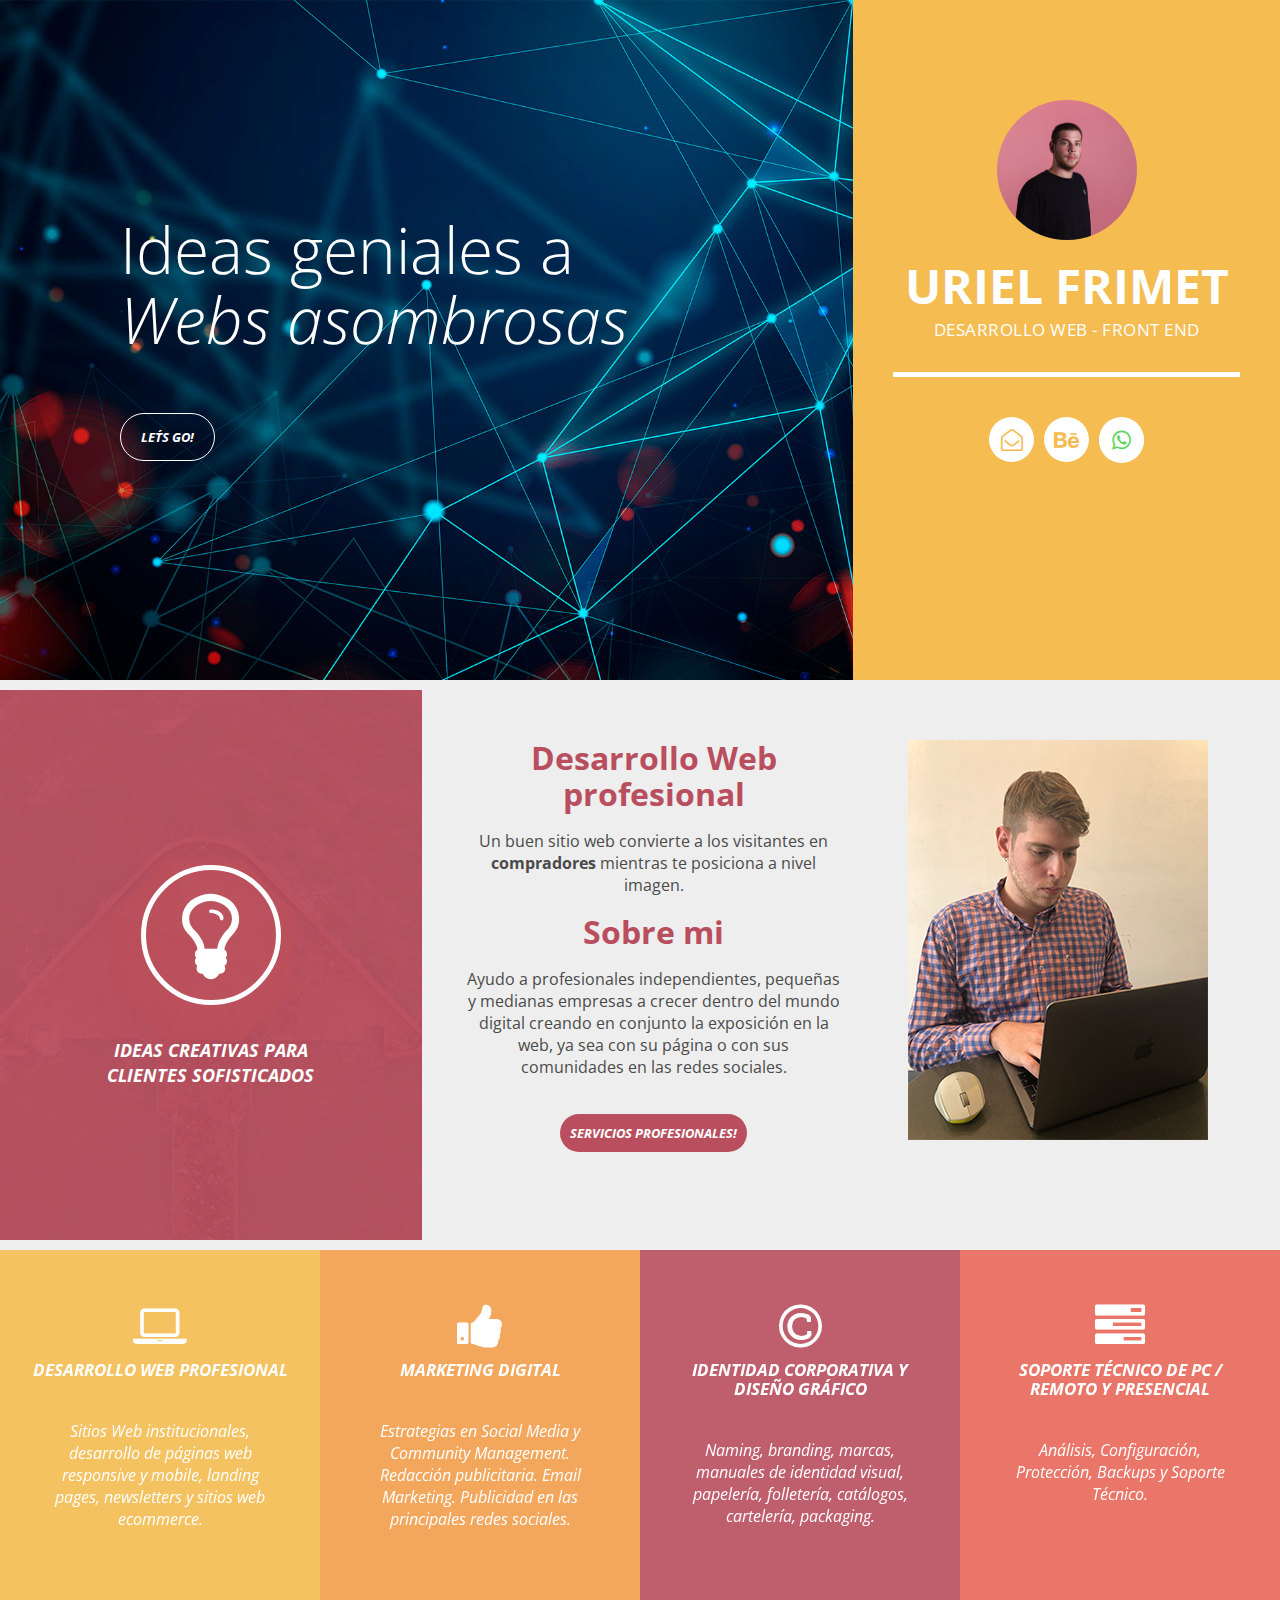
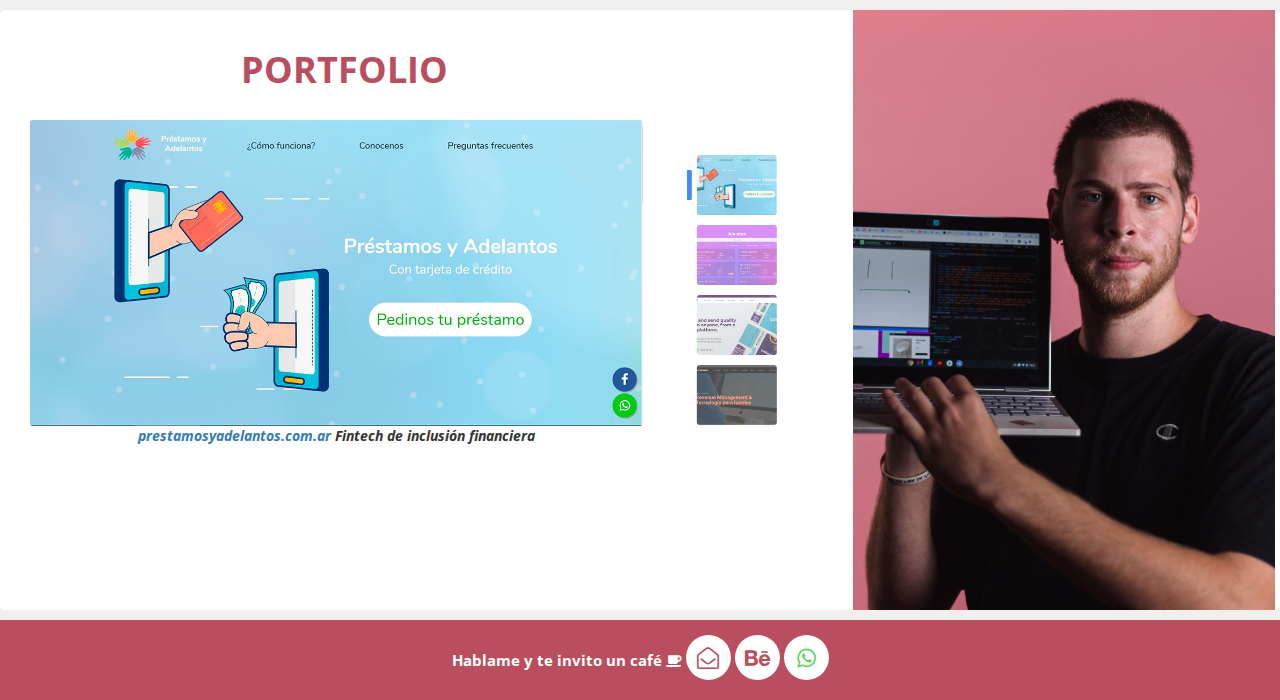
==== commit c50f3eb3: "Corregido un par de bugs visuales." ====
--- a/public/index.html
+++ b/public/index.html
@@ -4,10 +4,7 @@
         <meta charset="utf-8">
         <meta http-equiv="X-UA-Compatible" content="IE=edge,chrome=1">
         <title>Uriel Frimet</title>
-<!-- 
-Avalon Template 
-https://templatemo.com/tm-513-avalon
--->
+
         <meta name="description" content="">
         <meta name="viewport" content="width=device-width, initial-scale=1">
         <link rel="apple-touch-icon" href="apple-touch-icon.png">
@@ -24,7 +21,7 @@
 
         <link href="https://fonts.googleapis.com/css?family=Open+Sans:300,400,600,700,800" rel="stylesheet">
 
-        <script src="js/vendor/modernizr-2.8.3-respond-1.4.2.min.js"></script>
+        <!--<script src="js/vendor/modernizr-2.8.3-respond-1.4.2.min.js"></script>-->
     </head>
 
 <body>
@@ -36,12 +33,11 @@
                     <div class="right-banner-content">
                         <div class="image"><img src="img/FotoPerfil.jpg" alt=""></div>
                         <h2>Uriel Frimet</h2>
-                        <span>Diseño Web <br/> Marketing estratégico</span>
+                        <span>Desarrollo Web - Front End</span>
                         <div class="line-dec"></div>
-                        <p>"La única forma de hacer un gran trabajo, <br/> es amar lo que haces."</p>
                         <ul class="social-icons">
                             <li><a href="mailto:uri.frimet@gmail.com"><i class="fa fa-envelope-open-o"></i></a><span class="tooltiptextMail">uri.frimet@gmail.com</span></li>
-                            <li><a><i class="fa fa-instagram"></i></a><span class="tooltiptextInstagram">PROXIMAMENTE</span></li>
+                            <li><a href="https://www.behance.net/urielfrimet" target="blank"><i class="fa fa-behance"></i></a><span class="tooltiptextBe">behance.net/urielfrimet</span></li>
                             <li><a href="https://api.whatsapp.com/send?phone=+541157257089" target="blank"><i class="wp fa fa-whatsapp"></i></a><span class="tooltiptextWp">+541157257089</span></li>
                         </ul>
                     </div>
@@ -74,15 +70,15 @@
                         <div class="container-fluid">      
                             <div class="row">
                                 <div class="col-md-6 col-sm-12" >
-                                    <h2><em>Diseño Web profesional</em></h2>
-                                    <p>Un buen sitio web convierte a los visitantes en <strong>compradores</strong> mientras te posiciona a nivel imagen. Una web no es solo para mantener a la gente informada. Desarrollo Sitios Web y/o Landing Pages exclusivos para tu negocio.</p>
+                                    <h2><em>Desarrollo Web profesional</em></h2>
+                                    <p>Un buen sitio web convierte a los visitantes en <strong>compradores</strong> mientras te posiciona a nivel imagen.</p>
                                     <h2><em>Sobre mi</em></h2>
                                     <p>Ayudo a profesionales independientes, pequeñas y medianas empresas a crecer dentro del mundo digital creando en conjunto la exposición en la web, ya sea con su página o con sus comunidades en las redes sociales.</p>
                                     <div class="pink-button">
                                         <a href="#" class="scroll-link" data-id="services-section">Servicios profesionales!</a>
                                     </div>
                                 </div>
-                                <div class="col-md-6 col-xs-12">
+                                <div class="col-md-6 col-xs-12" style="display: flex; justify-content: center;">
                                     <img class="RotacionImagen" src="img/Foto1.png" alt="">
                                 </div>
                             </div>
@@ -166,26 +162,31 @@
 						      <figure>
 						        <label for="">
 						          <a href="http://prestamosyadelantos.com.ar/" target="_blank"><img src="img/Pya.png" alt="image1"/></a>
+                                  <a href="http://prestamosyadelantos.com.ar/" target="_blank">prestamosyadelantos.com.ar</a> <span> Fintech de inclusión financiera</span>
 						        </label>
 						      </figure>
 						      
 						      <figure>
 						        <label for="">
-						          <a href="https://www.aduaeasy.com/" target="_blank"><img src="img/Aduaeasy.png" alt="image2"/></a>
-						        </label>
-						      </figure>
-
-						      <figure>
-						        <label for="">
-                                <a href="https://remax-energy.com.ar/" target="_blank"><img src="img/RemaxEnergy.png" alt="image3" /></a>
-						        </label>
-						      </figure>
-
-						      <figure>
-						        <label for="">
-						          <img src="img/Nutrialfa.png" alt="image4"/>
-						        </label>
-						      </figure>
+						          <a href="https://www.bancodeapuntes.com.ar/" target="_blank"><img src="img/BancoDeApuntes.jpg" alt="image2"/></a>
+                                  <a href="http://bancodeapuntes.com.ar/" target="_blank">bancodeapuntes.com.ar</a> <span> Plataforma P2P universitaria</span>
+						        </label>
+						      </figure>
+
+                              <figure>
+						        <label for="">
+                                    <a href="https://www.swaghut.com/" target="_blank"><img src="img/Swaghut.jpg" alt="image3" /></a><br>
+                                    <a href="http://swaghut.com/" target="_blank">swaghut.com</a> <span> Tienda de merchandising empresarial</span>
+						        </label>
+						      </figure>
+
+                              <figure>
+						        <label for="">
+                                    <a href="https://www.ip-hoteles.com/" target="_blank"><img src="img/IPhoteles.jpg" alt="image4" /></a><br>
+                                    <a href="http://ip-hoteles.com/" target="_blank">ip-hoteles.com</a> <span> Sistema de gestión hotelero</span>
+						        </label>
+						      </figure>
+
 						    </div>
 						    
 						    <div class="thumbnails">
@@ -194,11 +195,12 @@
 						      
 						      <label for="image1" class="thumb" style="background-image: url('img/Pya.png')"></label>
 						      
-						      <label for="image2" class="thumb" style="background-image: url('img/Aduaeasy.png')"></label>
-						      
-						      <label for="image3" class="thumb" style="background-image: url('img/RemaxEnergy.png')"></label>
+						      <label for="image2" class="thumb" style="background-image: url('img/BancoDeApuntes.jpg')"></label>
+						      
+						      <label for="image3" class="thumb" style="background-image: url('img/Swaghut.jpg')"></label>
 						        
-						      <label for="image4" class="thumb" style="background-image: url('img/Nutrialfa.png')"></label>
+						      <label for="image4" class="thumb" style="background-image: url('img/IPhoteles.jpg')"></label>
+                              
 						    </div>
 						</div>
 					</section>
@@ -220,24 +222,24 @@
 	    <div class="ClaseFooter">
 	        <ul>
 	    		<li><p>Hablame y te invito un café <i class="fa fa-coffee"></i></p></li>
-	            <li><span class="Tooltip">URI.FRIMET@GMAIL.COM</span><a href="mailto:uri.frimet@gmail.com"><i class="fa fa-envelope-open-o"></i></a></li>
-	            <li><span class="Tooltip">PROXIMAMENTE</span><a><i class="fa fa-instagram"></i></a></li>
+	            <li><span class="Tooltip">uri.frimet@gmail.com</span><a href="mailto:uri.frimet@gmail.com"><i class="fa fa-envelope-open-o"></i></a></li>
+	            <li><span class="Tooltip">behance.net/urielfrimet</span><a href="https://www.behance.net/urielfrimet" target="blank"><i class="fa fa-behance"></i></a></li>
 	            <li><span class="Tooltip">+541157257089</span><a href="https://api.whatsapp.com/send?phone=+541157257089" target="blank"><i style="color: #5cd65c;" class="wp fa fa-whatsapp"></i></a></li>
 	        </ul>
 	    </div>
     </footer>
 
-    <script src="https://ajax.googleapis.com/ajax/libs/jquery/1.11.2/jquery.min.js"></script>
-    <script>window.jQuery || document.write('<script src="js/vendor/jquery-1.11.2.min.js"><\/script>')</script>
-
-    <script src="js/vendor/bootstrap.min.js"></script>
+    <!--<script src="https://ajax.googleapis.com/ajax/libs/jquery/1.11.2/jquery.min.js"></script>-->
+    <!--<script>window.jQuery || document.write('<script src="js/vendor/jquery-1.11.2.min.js"><\/script>')</script>-->
+
+    <!--<script src="js/vendor/bootstrap.min.js"></script>-->
     
-    <script src="js/datepicker.js"></script>
-    <script src="js/plugins.js"></script>
-    <script src="js/main.js"></script>
-    <script src="js/lightbox.js"></script>
-
-    <script type="text/javascript">
+    <!--<script src="js/datepicker.js"></script>-->
+    <!--<script src="js/plugins.js"></script>-->
+    <!--<script src="js/main.js"></script>-->
+    <!--<script src="js/lightbox.js"></script>-->
+
+    <!--<script type="text/javascript">
     $(document).ready(function() 
 	{
         // navigation click actions 
@@ -273,6 +275,6 @@
             log: function() { }
         };
     }
-    </script>
+    </script>-->
 </body>
 </html>--- a/public/css/templatemo-style.css
+++ b/public/css/templatemo-style.css
@@ -255,9 +255,9 @@
   visibility: visible;
 }
 
-.right-banner-content .social-icons li .tooltiptextInstagram {
+.right-banner-content .social-icons li .tooltiptextBe {
   visibility: hidden;
-  width: 145px;
+  width: 260px;
   background-color: gray;
   color: #fff;
   text-align: center;
@@ -272,7 +272,7 @@
   margin-left: -35px;
 }
 
-.right-banner-content .social-icons li:hover .tooltiptextInstagram {
+.right-banner-content .social-icons li:hover .tooltiptextBe {
   visibility: visible;
 }
 
@@ -583,7 +583,7 @@
 
 .testimonial-image {
 	text-align: center;
-	background-image: url(../img/Foto2.png);
+	background-image: url(../img/FotoPortfolio.jpg);
 	background-repeat: no-repeat;
 	background-size: cover;
 	background-position: center center;
@@ -937,7 +937,7 @@
 }
 
 footer p {
-	font-size: 13px;
+	font-size: 15px;
 	color: #333;
 	line-height: 80px;
 	margin-bottom: 0px;
@@ -966,6 +966,10 @@
 
 @media (max-width: 991px) {
 
+	.right-banner-content .social-icons li span{
+		display: none;
+	}
+	
 	.banner .col-md-8 {
 		margin-top: 10px;
 		padding-left: 10px;
@@ -1162,12 +1166,11 @@
 	}
 
 	footer {
-		margin-right: 10px;
-		margin-left: 10px;
+		margin-top: 0px;
 	}
 
 	footer p {
-		font-size: 9.5px;
+		font-size: 12px;
 	}
 		
 }
--- a/public/css/PersonalizadoUri.css
+++ b/public/css/PersonalizadoUri.css
@@ -3,6 +3,7 @@
     height: 140px;
     border-radius: 50%;
     text-align: center;
+    object-fit: cover;
 }
 	
 .fa-lightbulb-o {
@@ -85,4 +86,15 @@
  .best-offer-right-content .pink-button {
   margin-top: 0px;
  } 
+}
+
+@media (max-width: 1024px){
+
+  .ClaseFooter a{
+    width: 35px;
+    height: 35px;
+    line-height: 35px;
+    font-size: 19px;
+  }
+
 }--- a/public/css/Portafolio.css
+++ b/public/css/Portafolio.css
@@ -38,11 +38,11 @@
       -ms-flex-direction: row;
           flex-direction: row;
   position: relative;
-  height: 330px;
+  height: 360px;
   width: 100%;
 }
 .gallery .wrap {
-  width: 100%;
+  width: 80%;
   height: 100%;
   position: static;
   margin: 0 auto;
@@ -86,7 +86,7 @@
 .gallery .wrap figure label {
   height: auto;
   width: 100%;
-  height: 100%;
+  height: 90%;
   position: relative;
   display: block;
 }
@@ -129,9 +129,10 @@
           flex-direction: column;
   padding: 0 10px;
   z-index: 20;
+  width: 20%;
 }
 .gallery .thumbnails .thumb {
-  min-width: 60px;
+  max-width: 80px;
   height: 60px;
   background-position: center center;
   background-size: cover;
@@ -302,4 +303,21 @@
   color: #b94e5e;
   font-weight: 700;
   text-align: center;
+  width: 80%;
+}
+
+@media (max-width: 1024px){ 
+
+  .TituloPortafolio { width: 100%; }
+
+  .gallery .wrap figure label{
+    height: 80%;  
+    display: flex;
+    flex-direction: column;
+    justify-content: flex-end;
+  }
+
+  .gallery .wrap figure label a{ margin: 5px 0; }
+
+  .testimonial-image{display: none;}
 }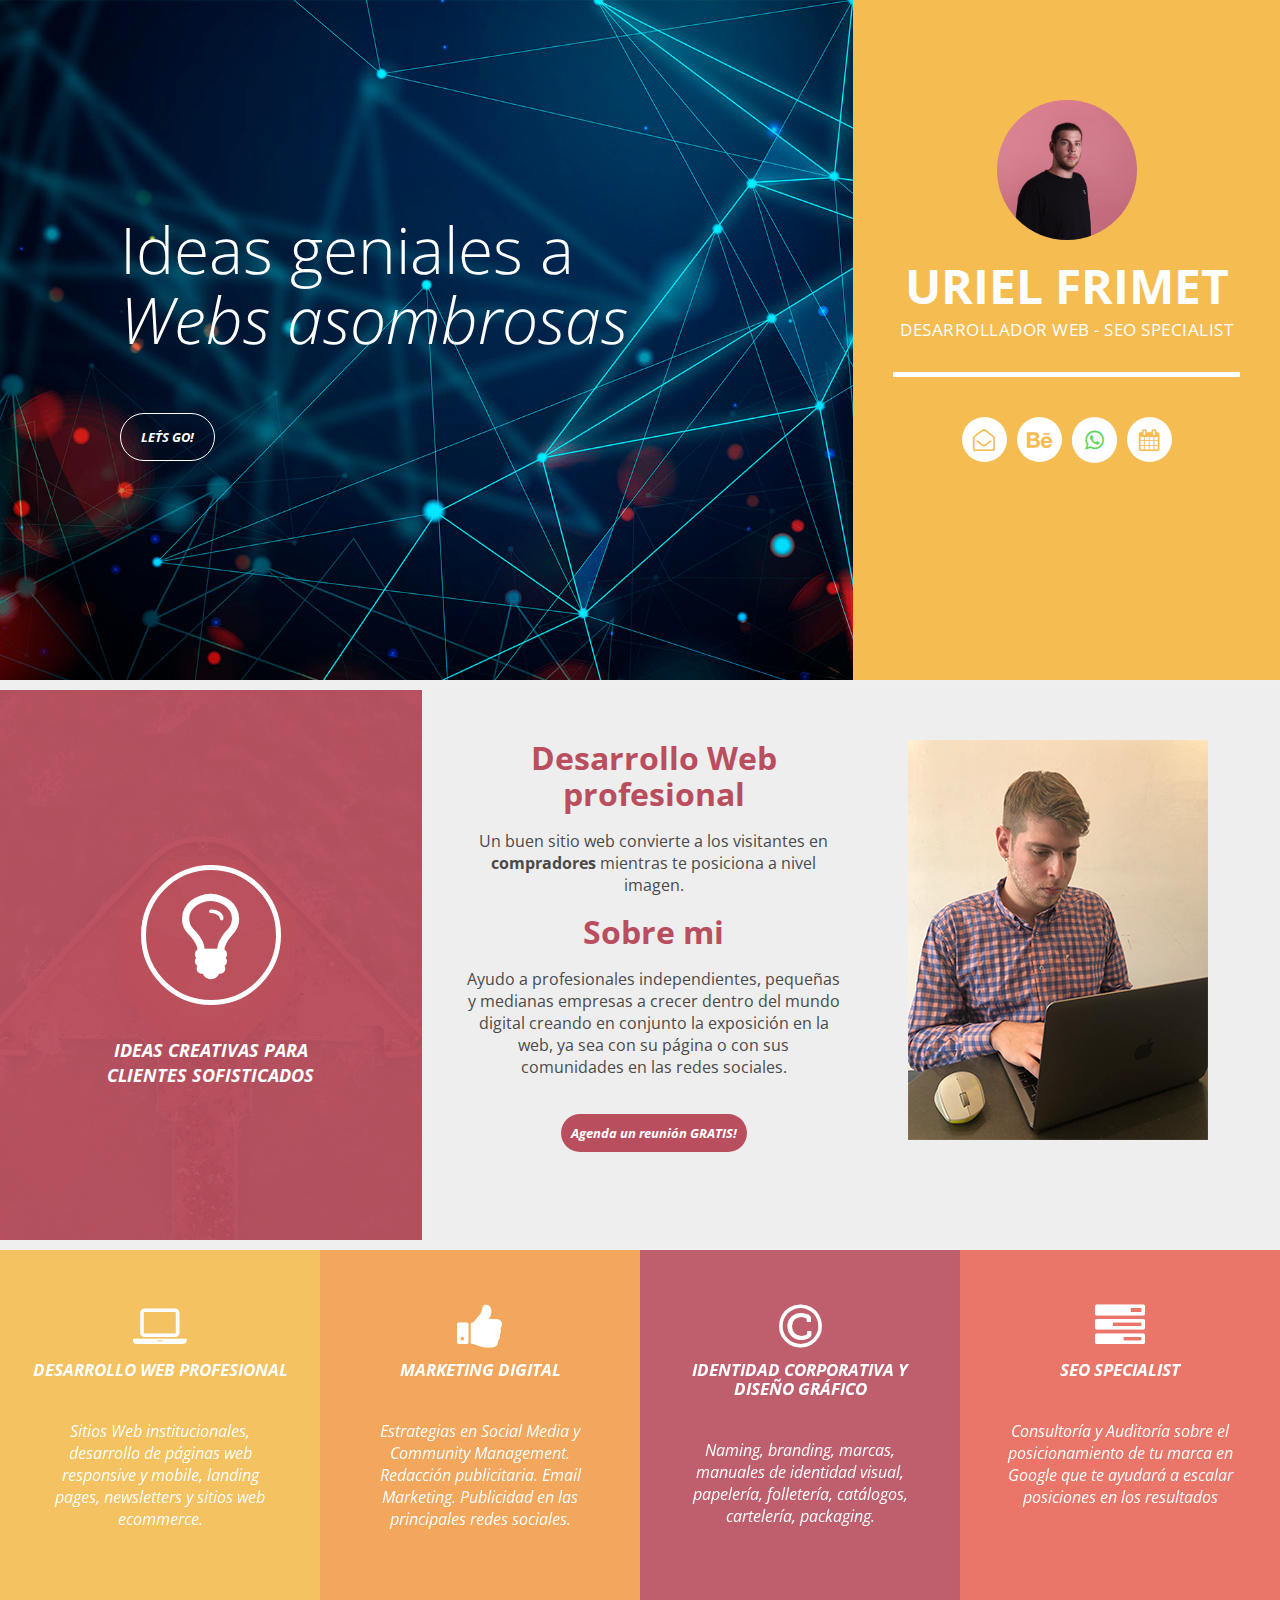
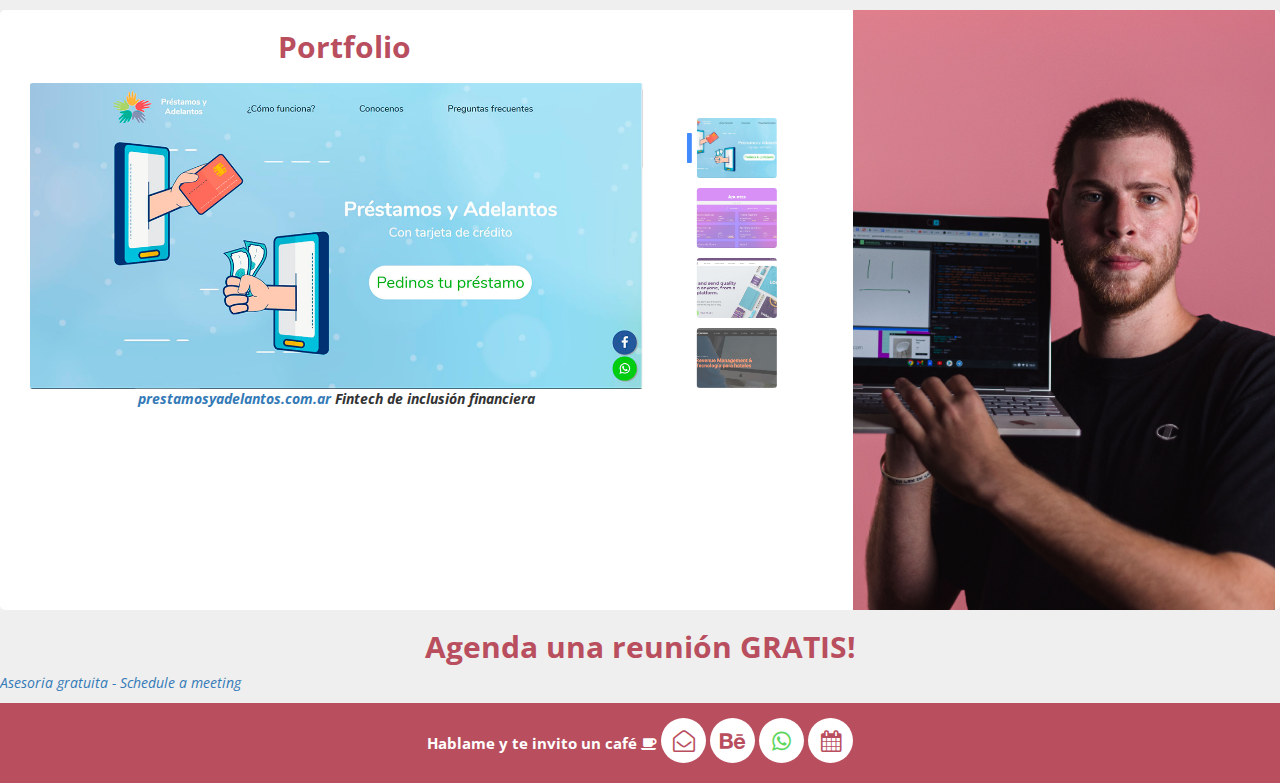
==== commit 5f91428d: "Agregado ZCAL por todos lados. Agregado que soy SEO." ====
--- a/public/index.html
+++ b/public/index.html
@@ -31,14 +31,15 @@
             <div class="row">
                 <div class="col-sm-4 col-sm-push-8 MargenSeccion1">
                     <div class="right-banner-content">
-                        <div class="image"><img src="img/FotoPerfil.jpg" alt=""></div>
+                        <div class="image"><img src="img/FotoPerfil.jpg" alt="FotoPerfil"></div>
                         <h2>Uriel Frimet</h2>
-                        <span>Desarrollo Web - Front End</span>
+                        <span>Desarrollador Web - SEO Specialist</span>
                         <div class="line-dec"></div>
                         <ul class="social-icons">
                             <li><a href="mailto:uri.frimet@gmail.com"><i class="fa fa-envelope-open-o"></i></a><span class="tooltiptextMail">uri.frimet@gmail.com</span></li>
                             <li><a href="https://www.behance.net/urielfrimet" target="blank"><i class="fa fa-behance"></i></a><span class="tooltiptextBe">behance.net/urielfrimet</span></li>
                             <li><a href="https://api.whatsapp.com/send?phone=+541157257089" target="blank"><i class="wp fa fa-whatsapp"></i></a><span class="tooltiptextWp">+541157257089</span></li>
+                            <li><a href="https://zcal.co/ufrimet/asesoriagratuita" target="blank"><i class="fa fa-calendar"></i></a><span class="tooltiptextCal">Agenda una reunión GRATIS!</span></li>
                         </ul>
                     </div>
                 </div>
@@ -47,7 +48,7 @@
                         <div>
                             <h1 class="">Ideas geniales a <br/> <em/> Webs asombrosas</h1>
                             <div class="white-border-button">
-                                <a href="#" class="scroll-link" data-id="best-offer-section">Let´s Go!</a>
+                                <a href="#services-section" class="scroll-link" data-id="best-offer-section">Let´s Go!</a>
                             </div>
                         </div>
                     </div>
@@ -75,7 +76,7 @@
                                     <h2><em>Sobre mi</em></h2>
                                     <p>Ayudo a profesionales independientes, pequeñas y medianas empresas a crecer dentro del mundo digital creando en conjunto la exposición en la web, ya sea con su página o con sus comunidades en las redes sociales.</p>
                                     <div class="pink-button">
-                                        <a href="#" class="scroll-link" data-id="services-section">Servicios profesionales!</a>
+                                        <a href="https://zcal.co/ufrimet/asesoriagratuita" target="_blank" class="scroll-link" data-id="services-section">Agenda un reunión GRATIS!</a>
                                     </div>
                                 </div>
                                 <div class="col-md-6 col-xs-12" style="display: flex; justify-content: center;">
@@ -89,6 +90,7 @@
         </div>
     </section>
 
+    
 
     <section class="services" id="services-section">
         <div class="container-fluid">
@@ -131,8 +133,8 @@
                         <div class="CuadradoFlipper fourth-service">
                             <div class="front">
                                 <i class="fa fa-tasks" aria-hidden="true"></i>
-                                <h4>Soporte Técnico de PC / Remoto y presencial </h4>
-                                <p>Análisis, Configuración, Protección, Backups y Soporte Técnico.</p>
+                                <h4>SEO Specialist </h4>
+                                <p>Consultoría y Auditoría sobre el posicionamiento de tu marca en Google que te ayudará a escalar posiciones en los resultados</p>
                             </div>
                         </div>
                     </div>
@@ -145,7 +147,7 @@
         <div class="container-fluid">
             <div class="row">
                 <div class="col-md-8">
-                	<h1 class="TituloPortafolio">PORTFOLIO</h1>
+                	<h2 class="TituloPortafolio">Portfolio</h2>
 	            	<section class="gallery">
 					 	<div class="carousel">
 					    
@@ -216,7 +218,12 @@
             </div>
         </div>
     </section>      
-    
+
+    <section>
+        <h2 class="PinkTitle">Agenda una reunión GRATIS!</h2>
+        <script type="text/javascript" async src="https://static.zcal.co/embed/v1/embed.js"></script>
+        <div class="zcal-inline-widget"><a href="https://zcal.co/i/WJJlFpAw">Asesoria gratuita - Schedule a meeting</a></div>
+    </section>
 
     <footer>
 	    <div class="ClaseFooter">
@@ -225,10 +232,12 @@
 	            <li><span class="Tooltip">uri.frimet@gmail.com</span><a href="mailto:uri.frimet@gmail.com"><i class="fa fa-envelope-open-o"></i></a></li>
 	            <li><span class="Tooltip">behance.net/urielfrimet</span><a href="https://www.behance.net/urielfrimet" target="blank"><i class="fa fa-behance"></i></a></li>
 	            <li><span class="Tooltip">+541157257089</span><a href="https://api.whatsapp.com/send?phone=+541157257089" target="blank"><i style="color: #5cd65c;" class="wp fa fa-whatsapp"></i></a></li>
+                <li><span class="Tooltip TooltipBig">Agenda una reunión GRATIS!</span><a href="https://zcal.co/ufrimet/asesoriagratuita" target="blank"><i class="fa fa-calendar"></i></a></li>
 	        </ul>
 	    </div>
     </footer>
 
+    
     <!--<script src="https://ajax.googleapis.com/ajax/libs/jquery/1.11.2/jquery.min.js"></script>-->
     <!--<script>window.jQuery || document.write('<script src="js/vendor/jquery-1.11.2.min.js"><\/script>')</script>-->
 
--- a/public/css/templatemo-style.css
+++ b/public/css/templatemo-style.css
@@ -10,6 +10,7 @@
     margin: 0;
     padding: 0;
     font-family: 'Open Sans', arial, sans-serif;
+	scroll-behavior: smooth;
 }
 
 body {
@@ -51,7 +52,6 @@
 	border-radius: 30px;
 	color: #fff;
 	font-size: 13px;
-	text-transform: uppercase;
 	font-weight: 700;
 	text-decoration: none;
 	transition: all 0.5s;
@@ -273,6 +273,27 @@
 }
 
 .right-banner-content .social-icons li:hover .tooltiptextBe {
+  visibility: visible;
+}
+
+.right-banner-content .social-icons li .tooltiptextCal {
+  visibility: hidden;
+  width: 240px;
+  background-color: gray;
+  color: #fff;
+  text-align: center;
+  border-radius: 6px;
+  padding: 5px 0;
+  
+  /* Position the tooltip */
+  position: absolute;
+  z-index: 1;
+  top: 120%;
+	left: 0%;
+	margin-left: -85px;
+}
+
+.right-banner-content .social-icons li:hover .tooltiptextCal {
   visibility: visible;
 }
 
@@ -1286,4 +1307,11 @@
 	text-align: center;
 	background-color: blue;
 	min-height: 200px;
+}
+
+.PinkTitle{
+	font-style: normal;
+	color: #b94e5e;
+	font-weight: 700;
+	text-align: center;
 }--- a/public/css/PersonalizadoUri.css
+++ b/public/css/PersonalizadoUri.css
@@ -73,8 +73,12 @@
   /* Position the tooltip */
   position: absolute;
   z-index: 1;
-  margin-top: -20px;
+  margin-top: -25px;
   margin-left: -30px;
+}
+
+.TooltipBig{
+  margin-top: -45px;
 }
 
 .CuadradoFlipper:hover{
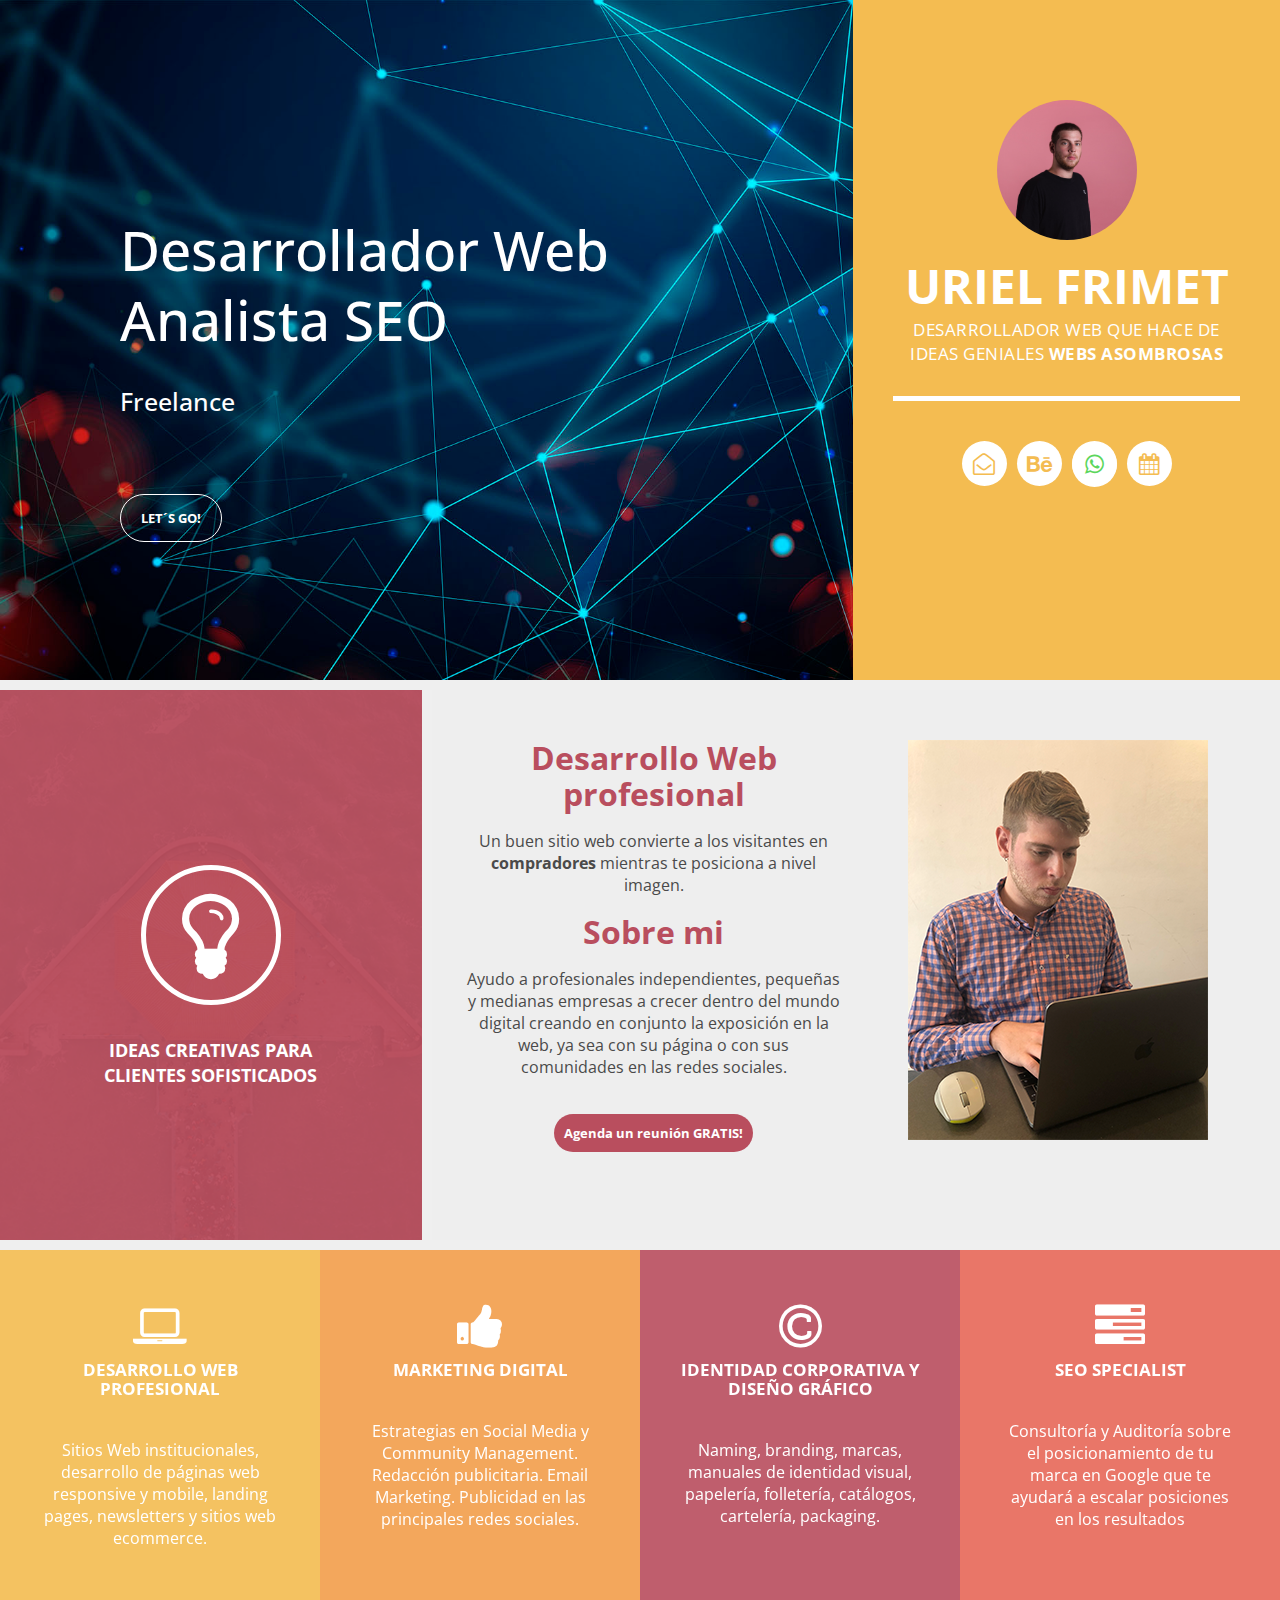
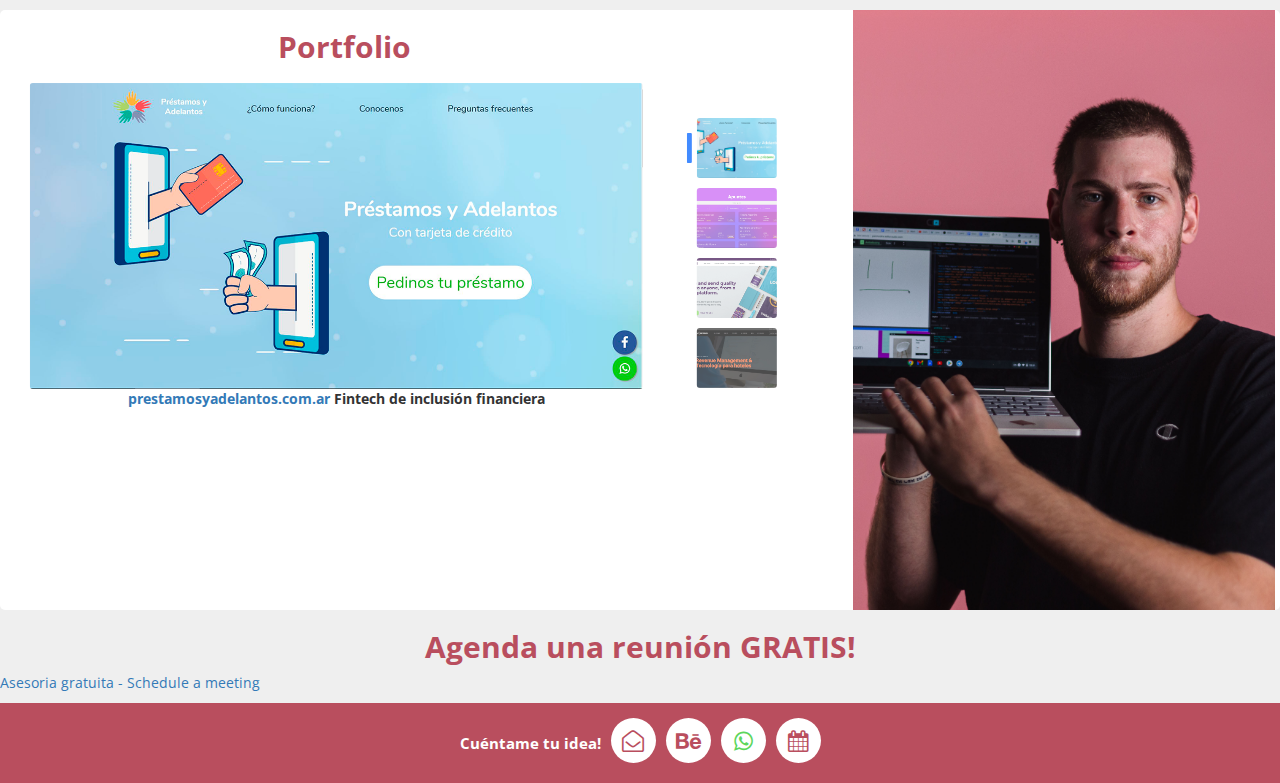
==== commit f4413fcb: "Cambiado el h1 por otro copy" ====
--- a/public/index.html
+++ b/public/index.html
@@ -1,11 +1,19 @@
 <!DOCTYPE html>
 <html>
     <head>
+        <!-- Google Tag Manager -->
+        <script>(function(w,d,s,l,i){w[l]=w[l]||[];w[l].push({'gtm.start':
+            new Date().getTime(),event:'gtm.js'});var f=d.getElementsByTagName(s)[0],
+            j=d.createElement(s),dl=l!='dataLayer'?'&l='+l:'';j.async=true;j.src=
+            'https://www.googletagmanager.com/gtm.js?id='+i+dl;f.parentNode.insertBefore(j,f);
+            })(window,document,'script','dataLayer','GTM-KDKG793');</script>
+            <!-- End Google Tag Manager -->
         <meta charset="utf-8">
         <meta http-equiv="X-UA-Compatible" content="IE=edge,chrome=1">
-        <title>Uriel Frimet</title>
-
-        <meta name="description" content="">
+        <title>Uriel Frimet - Programador Web y Consultor SEO freelance</title>
+        <meta name="description" content="Programador web freelance y Consultor SEO">
+        <meta name="keywords" content="Programador, Desarrollador web, Consultor SEO, SEO, Freelance, Freelancer">
+        <meta name="author" content="Uriel Frimet">
         <meta name="viewport" content="width=device-width, initial-scale=1">
         <link rel="apple-touch-icon" href="apple-touch-icon.png">
 
@@ -25,7 +33,10 @@
     </head>
 
 <body>
-
+    <!-- Google Tag Manager (noscript) -->
+    <noscript><iframe src="https://www.googletagmanager.com/ns.html?id=GTM-KDKG793"
+    height="0" width="0" style="display:none;visibility:hidden"></iframe></noscript>
+    <!-- End Google Tag Manager (noscript) -->
     <section class="banner" id="top">
         <div class="container-fluid">
             <div class="row">
@@ -33,7 +44,7 @@
                     <div class="right-banner-content">
                         <div class="image"><img src="img/FotoPerfil.jpg" alt="FotoPerfil"></div>
                         <h2>Uriel Frimet</h2>
-                        <span>Desarrollador Web - SEO Specialist</span>
+                        <span>Desarrollador web que hace de ideas geniales <b>Webs asombrosas</b></span>
                         <div class="line-dec"></div>
                         <ul class="social-icons">
                             <li><a href="mailto:uri.frimet@gmail.com"><i class="fa fa-envelope-open-o"></i></a><span class="tooltiptextMail">uri.frimet@gmail.com</span></li>
@@ -46,7 +57,7 @@
                 <div class="col-sm-8 col-sm-pull-4 MargenSeccion1" >
                     <div class="left-banner-content">
                         <div>
-                            <h1 class="">Ideas geniales a <br/> <em/> Webs asombrosas</h1>
+                            <h1>Desarrollador Web<br/>Analista SEO<br/><span>Freelance</span></h1>
                             <div class="white-border-button">
                                 <a href="#services-section" class="scroll-link" data-id="best-offer-section">Let´s Go!</a>
                             </div>
@@ -228,7 +239,7 @@
     <footer>
 	    <div class="ClaseFooter">
 	        <ul>
-	    		<li><p>Hablame y te invito un café <i class="fa fa-coffee"></i></p></li>
+	    		<li><p>Cuéntame tu idea!</p></li>
 	            <li><span class="Tooltip">uri.frimet@gmail.com</span><a href="mailto:uri.frimet@gmail.com"><i class="fa fa-envelope-open-o"></i></a></li>
 	            <li><span class="Tooltip">behance.net/urielfrimet</span><a href="https://www.behance.net/urielfrimet" target="blank"><i class="fa fa-behance"></i></a></li>
 	            <li><span class="Tooltip">+541157257089</span><a href="https://api.whatsapp.com/send?phone=+541157257089" target="blank"><i style="color: #5cd65c;" class="wp fa fa-whatsapp"></i></a></li>
@@ -236,8 +247,8 @@
 	        </ul>
 	    </div>
     </footer>
-
-    
+    <button onclick="topFunction()" id="scrollTopBtn" title="Ir arriba">&#8593;</button> 
+    <script src="js/custom.js"></script>
     <!--<script src="https://ajax.googleapis.com/ajax/libs/jquery/1.11.2/jquery.min.js"></script>-->
     <!--<script>window.jQuery || document.write('<script src="js/vendor/jquery-1.11.2.min.js"><\/script>')</script>-->
 
@@ -285,5 +296,6 @@
         };
     }
     </script>-->
+    
 </body>
 </html>--- a/public/css/templatemo-style.css
+++ b/public/css/templatemo-style.css
@@ -105,10 +105,14 @@
 }
 
 .left-banner-content h1 {
-	font-size: 64px;
-	font-weight: 300;
+	font-size: 55px;
+	font-weight: 500;
 	color: #fff;
 	line-height: 70px;
+}
+
+.left-banner-content h1 span{
+	font-size: 25px;
 }
 
 .left-banner-content .line-dec {
@@ -1010,11 +1014,18 @@
 
 	.left-banner-content h1 {
 		font-size: 30px;
-		font-weight: 300;
+		font-weight: 500;
 		color: #fff;
 		line-height: 80px!important;
 	}
 
+	.left-banner-content h1 span{
+		font-size: 18px;
+	}
+
+	.right-banner-content {
+  		padding: 100px 30px;
+	}
 
 	.banner .left-banner-content .line-dec {
 		margin: 0 auto;
@@ -1198,6 +1209,10 @@
 
 @media (max-width: 843px) {
 
+	.right-banner-content span{
+		font-size: 22px;
+	}
+
 	.event-item {
 		text-align: center;
 		width: 100%;
--- a/public/css/PersonalizadoUri.css
+++ b/public/css/PersonalizadoUri.css
@@ -30,6 +30,7 @@
   
 .ClaseFooter ul li{
   display: inline-block;
+  margin: 0 3px;
 }
 
 .ClaseFooter ul li:hover .Tooltip{
@@ -85,6 +86,26 @@
   opacity: 0.9;
 }
 
+#scrollTopBtn {
+  display: none; /* Hidden by default */
+  position: fixed; /* Fixed/sticky position */
+  bottom: 20px; /* Place the button at the bottom of the page */
+  right: 30px; /* Place the button 30px from the right */
+  z-index: 99; /* Make sure it does not overlap */
+  border: none; /* Remove borders */
+  outline: none; /* Remove outline */
+  background-color: #00abff;
+  color: white;
+  cursor: pointer;
+  padding: 8px 15px;
+  border-radius: 18px;
+  font-size: 18px; /* Increase font size */
+}
+
+#scrollTopBtn:hover {
+  background-color: #555; /* Add a dark-grey background on hover */
+}
+
 /* Portrait*/
 @media only screen and (min-device-width: 1024px) and (max-device-height: 1366px) and (-webkit-min-device-pixel-ratio: 2)  and (orientation: portrait)  {
  .best-offer-right-content .pink-button {
@@ -101,4 +122,8 @@
     font-size: 19px;
   }
 
+  #scrollTopBtn {
+    right: 10px;
+  }
+
 }